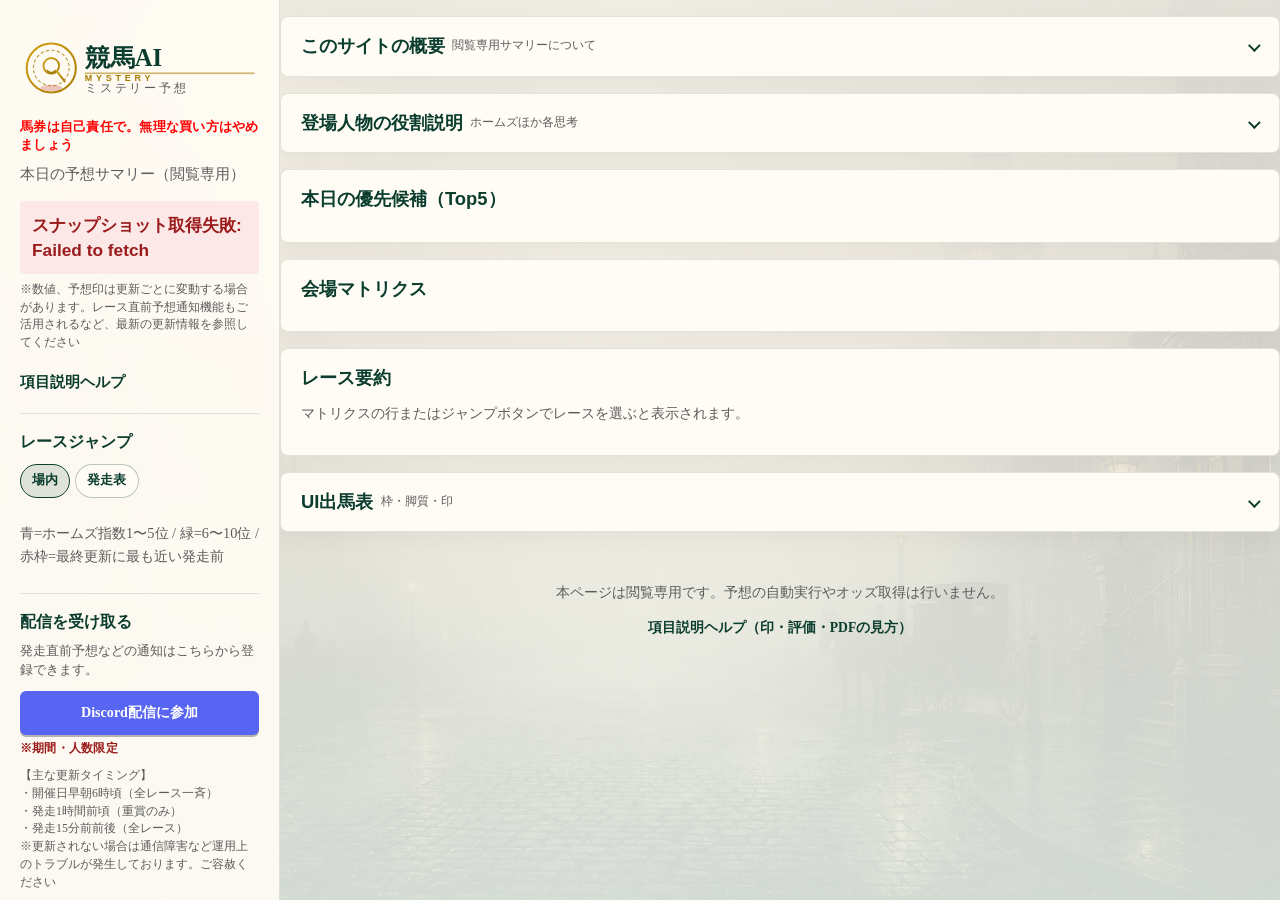
==== index.html @ 62bc2c2e "sync: 本サイトから静的ファイルを同期 (2026-08-17 02:31:13 JST)" ====
<!DOCTYPE html>
<html lang="ja">
<head>
  <meta charset="utf-8" />
  <meta name="viewport" content="width=device-width, initial-scale=1, viewport-fit=cover" />
  <meta name="robots" content="noindex, nofollow, noarchive, nosnippet, noimageindex" />
  <meta name="googlebot" content="noindex, nofollow, noarchive, nosnippet, noimageindex" />
  <title>競馬AI ミステリー予想（閲覧）</title>
  <link rel="icon" href="assets/favicon.svg" type="image/svg+xml" />
  <link rel="preconnect" href="https://fonts.googleapis.com" />
  <link rel="preconnect" href="https://fonts.gstatic.com" crossorigin />
  <link href="https://fonts.googleapis.com/css2?family=M+PLUS+Rounded+1c:wght@700;800&display=swap" rel="stylesheet" />
  <link rel="stylesheet" href="styles.css" />
</head>
<body>
  <div class="layout">
    <aside class="site-sidebar" aria-label="サイト情報">
      <div class="brand-logo" id="brandName">
        <img src="assets/logo_sidebar.svg" alt="競馬AI ミステリー予想" class="brand-logo-img" width="214" height="72" decoding="async" />
      </div>
      <p class="responsible-gaming">馬券は自己責任で。無理な買い方はやめましょう</p>
      <p class="tagline">本日の予想サマリー（閲覧専用）</p>
      <p class="updated" id="updatedAt">更新を読み込み中…</p>
      <p class="update-note">※数値、予想印は更新ごとに変動する場合があります。レース直前予想通知機能もご活用されるなど、最新の更新情報を参照してください</p>
      <p class="nav-links">
        <a href="help.html" target="_blank" rel="noopener noreferrer">項目説明ヘルプ</a>
      </p>
      <section class="sidebar-jumps" id="sidebarJumps" aria-labelledby="sidebarJumpsTitle">
        <h2 class="sidebar-jumps-title" id="sidebarJumpsTitle">レースジャンプ</h2>
        <div class="jump-layout-toggle" role="group" aria-label="ジャンプ配列">
          <button type="button" class="jump-layout-btn active" data-jump-layout="venue" aria-pressed="true">場内</button>
          <button type="button" class="jump-layout-btn" data-jump-layout="timeline" aria-pressed="false">発走表</button>
        </div>
        <div id="venueTabsSidebar" class="tabs sidebar-venue-tabs" role="tablist" aria-label="会場"></div>
        <p class="hint jump-legend sidebar-jump-legend">青=ホームズ指数1〜5位 / 緑=6〜10位 / 赤枠=最終更新に最も近い発走前</p>
        <div id="jumpButtonsSidebar" class="jump-row sidebar-jump-row"></div>
      </section>
      <section class="sidebar-subscribe" aria-labelledby="subscribeTitle">
        <h2 class="sidebar-subscribe-title" id="subscribeTitle">配信を受け取る</h2>
        <p class="sidebar-subscribe-hint">発走直前予想などの通知はこちらから登録できます。</p>
        <div class="cta-row sidebar-cta">
          <div class="sidebar-discord-wrap">
            <a class="btn btn-discord" id="discordCta" href="#" target="_blank" rel="noopener">Discord配信に参加</a>
            <p class="sidebar-limited-note">※期間・人数限定</p>
          </div>
        </div>
        <p class="update-timing" id="updateTiming" aria-label="主な更新タイミング">【主な更新タイミング】
・開催日早朝6時頃（全レース一斉）
・発走1時間前頃（重賞のみ）
・発走15分前前後（全レース）
※更新されない場合は通信障害など運用上のトラブルが発生しております。ご容赦ください</p>
        <details class="sidebar-dev-intent">
          <summary>【開発者の狙い】</summary>
          <div class="sidebar-dev-intent-body">
            <p>このサイトの狙いは、※買うべきレースをうまく選定して、5,6回に1回当たればプラスになるような情報を発信していく※事です。</p>
            <p>今の精度は、せいぜい※どいつかの中穴ぐらいの奴に乗り続ければワンチャンあるかな※ぐらいの精度だと考えており、いつ誰に乗ればいいかまではまだ開発途上といったところです。ただ、少しずつ手ごたえは感じています。</p>
            <p>早く当たったら利確するかその勝ち分をリミットにその日は遊ぶぐらいを推奨します。</p>
            <p>成長コンテンツ（）のミステリー予想をどうぞよろしくお願いします。</p>
          </div>
        </details>
        <details class="sidebar-mark-weekly">
          <summary>【前週の探偵印成績】</summary>
          <div class="sidebar-mark-weekly-body" id="markWeeklyStats">データがありません</div>
        </details>
        <details class="sidebar-dev-notes">
          <summary>【開発ノート】</summary>
          <div class="sidebar-dev-notes-body">
            <p class="sidebar-dev-notes-lead">※制作運用上で感じた個人的感想。参考までに</p>
            <ul class="sidebar-dev-notes-list">
              <li>ワトソンが不人気の馬を本命にしたときは良く感じる</li>
              <li>よくわからなかったらとりあえずアイリーンの◎ー〇▲（☆）を狙ってください。ワイドでいいです。買う基準は1通りが最低15倍くらいです。合成で5～10倍ぐらいが目安です。倍率が物足りなかったら馬連にするか見送ってください。もちろん自己責任で</li>
              <li>最近の川田はすごい来なくなったわけじゃないけど、配当の割には来てない感はやはりあると思います</li>
              <li>ミルコデムーロこねぇ</li>
            </ul>
            <p class="sidebar-dev-notes-def">不人気→2桁人気もしくはそれに近い馬</p>
          </div>
        </details>
      </section>
    </aside>

    <div class="site-main" id="siteMain">
      <div
        id="dayClosedOverlay"
        class="day-closed-overlay"
        hidden
        aria-hidden="true"
        role="status"
      >
        <p class="day-closed-message">
          本日の予想公開は終了しました<br />
          次回開催日もよろしくお願いします
        </p>
      </div>
      <div class="acc-toolbar mobile-only" id="accToolbar" hidden>
        <button type="button" class="acc-tool-btn" id="accOpenAll">すべて開く</button>
        <button type="button" class="acc-tool-btn" id="accCloseSecondary">説明を閉じる</button>
      </div>

      <section class="card site-overview acc acc-pc" data-acc="overview" data-default="closed">
        <button type="button" class="acc-toggle" aria-expanded="false">
          <span class="acc-title">このサイトの概要</span>
          <span class="acc-hint">閲覧専用サマリーについて</span>
          <span class="acc-chevron" aria-hidden="true"></span>
        </button>
        <div class="acc-body">
          <div class="overview-body">
            <p>
              本サイトは「競馬AI ミステリー予想」の<strong>閲覧専用</strong>ページです。
              LINE／Discord でお届けする当日予想のサマリーを、ブラウザ上でまとめて確認できます。
              予想の作成・編集や馬券購入は行いません。
            </p>
            <p>
              画面では、当日の優先候補（Top5）、開催場ごとのマトリクス、レース要約、印付き出馬表などを表示します。
              各探偵（ホームズ／ワトソン／アイリーンほか）の役割や項目の意味は「登場人物の役割説明」と
              <a href="help.html" target="_blank" rel="noopener noreferrer">項目説明ヘルプ</a>を参照してください。
            </p>
            <p>
              数値や予想印は更新のたびに変わることがあります。主な更新は開催日早朝の一斉反映のほか、
              重賞の発走前、全レースの発走直前などです。最新は画面上部の更新時刻と通知をご確認ください。
            </p>
            <p class="overview-note">馬券は自己責任で。無理な買い方はやめましょう。</p>
          </div>
        </div>
      </section>

      <section class="card logic-cast acc acc-pc" data-acc="logic" data-default="closed">
        <button type="button" class="acc-toggle" aria-expanded="false">
          <span class="acc-title">登場人物の役割説明</span>
          <span class="acc-hint">ホームズほか各思考</span>
          <span class="acc-chevron" aria-hidden="true"></span>
        </button>
        <div class="acc-body">
          <div class="logic-blurbs">
            <p class="logic-blurb is-meta" data-cast="holmes">
              <img class="logic-cast-icon" src="assets/cast/holmes.png" alt="" width="48" height="48" decoding="async" />
              <span class="logic-blurb-body"><strong>ホームズ</strong> … 全体メタ。各探偵の印を横断して「このレースは誰の思考を本線にするか」を決め、ホームズ指数で当日の優先度も付ける。</span>
            </p>
            <p class="logic-blurb" data-cast="watson">
              <img class="logic-cast-icon" src="assets/cast/watson.png" alt="" width="48" height="48" decoding="async" />
              <span class="logic-blurb-body"><strong>ワトソン</strong> … 手堅さ・安定志向。勝ちやすさや再現性を重視し、崩れにくい本線を組み立てる。派手な穴狙いより、堅実に残せる印付けが役割。</span>
            </p>
            <p class="logic-blurb" data-cast="irene">
              <img class="logic-cast-icon" src="assets/cast/irene.png" alt="" width="48" height="48" decoding="async" />
              <span class="logic-blurb-body"><strong>アイリーン</strong> … 妙味・回収志向。オッズ妙味を軸に勝負強さを見極め、本勝負／絞り推し／様子見／勝負見送りで買う強さを切り替える。</span>
            </p>
            <p class="logic-blurb" data-cast="moriarty">
              <img class="logic-cast-icon" src="assets/cast/moriarty.png" alt="" width="48" height="48" decoding="async" />
              <span class="logic-blurb-body"><strong>モーリアティ</strong> … 重賞特化。重賞だけで本命線／均衡線／波乱線のシナリオを立て、どの展開想定を本線にするかを決めて推奨買い目へ落とす。</span>
            </p>
            <p class="logic-blurb" data-cast="hunter">
              <img class="logic-cast-icon" src="assets/cast/hunter.png" alt="" width="48" height="48" decoding="async" />
              <span class="logic-blurb-body"><strong>ハンター</strong> … 夏競馬特化。6〜9月の札幌・函館・福島・新潟・小倉（非重賞・新馬以外）向けに、夏のローカル条件へ寄せたモデルで印を付ける。</span>
            </p>
            <p class="logic-blurb" data-cast="hopkins">
              <img class="logic-cast-icon" src="assets/cast/hopkins.png" alt="" width="48" height="48" decoding="async" />
              <span class="logic-blurb-body"><strong>ホプキンス</strong> … 新馬戦特化。実績の薄い新馬戦だけを対象に、新馬向けモデルで評価して印を付ける（未勝利戦は対象外）。</span>
            </p>
            <p class="logic-blurb" data-cast="baker">
              <img class="logic-cast-icon" src="assets/cast/baker.png" alt="" width="48" height="48" decoding="async" />
              <span class="logic-blurb-body"><strong>ベイカー</strong> … 都市部主要場特化。東京・中山・阪神・京都・中京（非重賞・新馬以外）向けに、競馬場ごとの専用モデルで印を付ける第3探偵。モーリアティ／ハンター／ホプキンスが付かないレースの担当。</span>
            </p>
          </div>
          <p class="hint">マトリクスの「ホームズ推」＝ホームズによる推奨ロジック。詳細は <a href="help.html" target="_blank" rel="noopener noreferrer">ヘルプ</a>。</p>
        </div>
      </section>

      <section class="card acc" data-acc="top5" data-default="open">
        <button type="button" class="acc-toggle" aria-expanded="true">
          <span class="acc-title">本日の優先候補（Top5）</span>
          <span class="acc-hint">買う候補の入口</span>
          <span class="acc-chevron" aria-hidden="true"></span>
        </button>
        <div class="acc-body">
          <ol id="top5List" class="top5"></ol>
        </div>
      </section>

      <section class="card acc" data-acc="matrix" data-default="open">
        <button type="button" class="acc-toggle" aria-expanded="true">
          <span class="acc-title">会場マトリクス</span>
          <span class="acc-hint">ホームズ推・各印</span>
          <span class="acc-chevron" aria-hidden="true"></span>
        </button>
        <div class="acc-body">
          <div class="matrix-nav mobile-only" id="matrixNavMobile">
            <div id="venueTabs" class="tabs" role="tablist" aria-label="会場"></div>
            <div class="jump-block" id="jumpBlockMain">
              <div class="jump-layout-toggle" role="group" aria-label="ジャンプ配列">
                <button type="button" class="jump-layout-btn active" data-jump-layout="venue" aria-pressed="true">場内</button>
                <button type="button" class="jump-layout-btn" data-jump-layout="timeline" aria-pressed="false">発走表</button>
              </div>
              <p class="hint jump-legend">ジャンプ色: 青=ホームズ指数1〜5位 / 緑=6〜10位 / 赤枠=最終更新に最も近い発走前</p>
              <div id="jumpButtons" class="jump-row"></div>
            </div>
          </div>
          <div class="acc acc-nested acc-mobile-only" data-acc="matrix-list" data-default="closed">
            <button type="button" class="acc-toggle" aria-expanded="false">
              <span class="acc-title">レース一覧</span>
              <span class="acc-hint">ホームズ推・各印</span>
              <span class="acc-chevron" aria-hidden="true"></span>
            </button>
            <div class="acc-body">
              <div id="matrixWrap"></div>
            </div>
          </div>
        </div>
      </section>

      <section class="card acc" id="raceDetailCard" data-acc="race" data-default="open">
        <button type="button" class="acc-toggle" aria-expanded="true">
          <span class="acc-title">レース要約</span>
          <span class="acc-hint">印・PDF</span>
          <span class="acc-chevron" aria-hidden="true"></span>
        </button>
        <div class="acc-body">
          <div id="raceDetail" class="race-detail">
            <p class="hint">マトリクスの行またはジャンプボタンでレースを選ぶと表示されます。</p>
          </div>
        </div>
      </section>

      <section class="card acc acc-pc" id="shutubaCard" data-acc="shutuba" data-default="closed">
        <button type="button" class="acc-toggle" aria-expanded="false">
          <span class="acc-title">UI出馬表</span>
          <span class="acc-hint">枠・脚質・印</span>
          <span class="acc-chevron" aria-hidden="true"></span>
        </button>
        <div class="acc-body">
          <div class="shutuba-toolbar" role="group" aria-label="出馬表の並び替え">
            <span class="shutuba-sort-label">並び</span>
            <button type="button" class="shutuba-sort-btn active" data-shutuba-sort="default" aria-pressed="true">期待率順</button>
            <button type="button" class="shutuba-sort-btn" data-shutuba-sort="umaban" aria-pressed="false">馬番順</button>
          </div>
          <p class="hint shutuba-sort-hint" id="shutubaSortHint">推定3着内率の高い順（本体UIと同じ）</p>
          <div id="shutubaDetail" class="shutuba-detail">
            <p class="hint">レースを選ぶと出馬表が表示されます。</p>
          </div>
        </div>
      </section>

      <footer class="site-footer">
        <p>本ページは閲覧専用です。予想の自動実行やオッズ取得は行いません。</p>
        <p><a href="help.html" target="_blank" rel="noopener noreferrer">項目説明ヘルプ（印・評価・PDFの見方）</a></p>
      </footer>
    </div>
  </div>

  <script src="config.js"></script>
  <script>
    (function () {
      var hide = (window.PUBLIC_VIEWER_CONFIG || {}).SHOW_CAST_ICONS === false;
      document.documentElement.classList.toggle("hide-cast-icons", hide);
    })();
  </script>
  <script src="app.js"></script>
</body>
</html>
---- styles.css ----
:root {
  --bg: #f3f0e8;
  --ink: #1a1a1a;
  --muted: #5c5c5c;
  --card: #fffcf5;
  --line: #06c755;
  --discord: #5865f2;
  --blue: rgba(66, 133, 244, 0.22);
  --blue-b: rgba(66, 133, 244, 0.55);
  --green: rgba(52, 168, 83, 0.22);
  --green-b: rgba(52, 168, 83, 0.55);
  --accent: #0b3d2e;
  --pad: clamp(0.75rem, 3.5vw, 1.25rem);
  --touch: 44px;
}

* { box-sizing: border-box; }
html {
  -webkit-text-size-adjust: 100%;
  text-size-adjust: 100%;
}
body {
  margin: 0;
  font-family: "Hiragino Mincho ProN", "Yu Mincho", "Noto Serif JP", serif;
  color: var(--ink);
  background:
    radial-gradient(ellipse at top, #fff8e7 0%, transparent 55%),
    linear-gradient(180deg, #ebe4d4 0%, var(--bg) 40%, #e7efe8 100%);
  min-height: 100vh;
  line-height: 1.55;
  overflow-x: hidden;
  padding-left: env(safe-area-inset-left);
  padding-right: env(safe-area-inset-right);
  padding-bottom: env(safe-area-inset-bottom);
}

@media (min-width: 721px) {
  html,
  body {
    height: 100%;
    overflow: hidden;
  }
  body {
    background-color: var(--bg);
    background-image:
      linear-gradient(
        180deg,
        rgba(243, 240, 232, 0.92) 0%,
        rgba(243, 240, 232, 0.86) 42%,
        rgba(231, 239, 232, 0.9) 100%
      ),
      radial-gradient(ellipse at 50% 0%, rgba(255, 248, 231, 0.65) 0%, transparent 58%),
      url("assets/bg-holmes-pattern-b-foggy-london-street.png");
    background-position: center top, center top, center top;
    background-size: auto, auto, cover;
    background-repeat: no-repeat, no-repeat, no-repeat;
    background-attachment: scroll, scroll, fixed;
  }
}

.layout {
  min-height: 100vh;
  position: relative;
  isolation: isolate;
}

.site-sidebar {
  position: relative;
  z-index: 100;
  padding: 1.25rem var(--pad) 1rem;
  text-align: center;
  border-bottom: 1px solid rgba(11, 61, 46, 0.1);
  background: rgba(255, 252, 245, 0.92);
  backdrop-filter: blur(6px);
}
.site-main {
  min-width: 0;
  position: relative;
  z-index: 1;
  isolation: isolate;
  overflow-x: clip;
  contain: paint;
}

/* 開催日終了後: 右ペインのみ白レイヤー（見た目）。クリックは本編だけ無効化しサイドバーは常に有効 */
.day-closed-overlay {
  display: none;
  position: absolute;
  inset: 0;
  z-index: 2;
  align-items: center;
  justify-content: center;
  padding: clamp(1.25rem, 4vw, 2.5rem);
  background: rgba(255, 255, 255, 0.5);
  /* ヒットテストを取らない → サイドバーへクリックが届く */
  pointer-events: none;
  max-width: 100%;
  box-sizing: border-box;
}
body.is-day-closed .day-closed-overlay {
  display: flex;
}
body.is-day-closed .site-main {
  overflow: hidden;
  /* 本編（白レイヤー下のリンク等）は操作不可 */
  pointer-events: none;
}
body.is-day-closed .site-sidebar {
  position: relative;
  z-index: 9999;
  pointer-events: auto;
  /* 白レイヤーが被っても薄く見えないよう不透明に */
  background: #fffcf5;
  backdrop-filter: none;
}
body.is-day-closed .site-sidebar a:not([aria-disabled="true"]),
body.is-day-closed .site-sidebar button:not([aria-disabled="true"]) {
  position: relative;
  z-index: 9999;
  pointer-events: auto !important;
}
.day-closed-message {
  margin: 0;
  max-width: 18em;
  text-align: center;
  color: #d40000;
  font-weight: 800;
  font-size: clamp(1.55rem, 3.6vw, 2.85rem);
  line-height: 1.45;
  letter-spacing: 0.04em;
  font-family:
    "創英角ポップ体",
    "Soei Kakugothic Pop",
    "SoeiKakugothicPop",
    "Souei Kaku Pop",
    "M PLUS Rounded 1c",
    "Hiragino Maru Gothic ProN",
    "Yu Gothic",
    sans-serif;
  text-shadow:
    0 1px 0 rgba(255, 255, 255, 0.85),
    0 0 12px rgba(255, 255, 255, 0.55);
}

.brand-logo {
  margin: 0 auto;
  line-height: 0;
  max-width: 280px;
  padding: 0;
  background: transparent;
  box-sizing: border-box;
}
.brand-logo-img {
  display: block;
  width: 100%;
  height: auto;
  max-width: 240px;
  margin: 0 auto;
  pointer-events: none;
  user-select: none;
}
.responsible-gaming {
  margin: 0.55rem 0 0;
  color: #ff0000;
  font-size: 0.82rem;
  font-weight: 800;
  line-height: 1.4;
  letter-spacing: 0.02em;
}
.brand {
  font-size: clamp(1.35rem, 5.5vw, 2.1rem);
  font-weight: 700;
  letter-spacing: 0.04em;
  color: var(--accent);
  word-break: keep-all;
  overflow-wrap: anywhere;
}
.tagline { margin: 0.35rem 0 0; color: var(--muted); font-size: clamp(0.88rem, 3.2vw, 1rem); }
.updated {
  margin: 0.65rem 0 0;
  font-family: "創英角ポップ体", "SoeiKakugothicPop", "Souei Kaku Pop", "Hiragino Maru Gothic ProN", "Yu Gothic", sans-serif;
  font-size: 1.05rem;
  font-weight: 700;
  color: var(--accent);
  line-height: 1.4;
  white-space: pre-line;
  transition: color 0.3s ease, background-color 0.3s ease;
}
.updated.just-updated {
  color: #084032;
  background: rgba(11, 61, 46, 0.1);
  border-radius: 4px;
  padding: 0.15rem 0.35rem;
}
.update-note {
  margin: 0.4rem 0 0;
  color: var(--muted);
  font-size: 0.78rem;
  line-height: 1.45;
  text-align: left;
}
.update-timing {
  margin: 0.75rem 0 0;
  padding: 0;
  color: var(--muted);
  font-size: 0.76rem;
  line-height: 1.5;
  text-align: left;
  white-space: pre-line;
}
.sidebar-dev-intent,
.sidebar-mark-weekly,
.sidebar-dev-notes {
  margin: 0.65rem 0 0;
  padding: 0;
  border: 0;
  color: var(--muted);
  font-size: 0.76rem;
  line-height: 1.5;
  text-align: left;
}
.sidebar-dev-intent > summary,
.sidebar-mark-weekly > summary,
.sidebar-dev-notes > summary {
  list-style: none;
  cursor: pointer;
  display: flex;
  align-items: center;
  gap: 0.35rem;
  min-height: 0;
  /* update-timing と同じ実寸（太字だと大きく見えるので weight も揃える） */
  font-size: 0.76rem;
  font-weight: 400;
  line-height: 1.5;
  color: var(--accent);
  user-select: none;
}
.sidebar-dev-intent > summary::-webkit-details-marker,
.sidebar-mark-weekly > summary::-webkit-details-marker,
.sidebar-dev-notes > summary::-webkit-details-marker {
  display: none;
}
.sidebar-dev-intent > summary::after,
.sidebar-mark-weekly > summary::after,
.sidebar-dev-notes > summary::after {
  content: "";
  width: 0.4rem;
  height: 0.4rem;
  border-right: 1.5px solid var(--accent);
  border-bottom: 1.5px solid var(--accent);
  transform: rotate(45deg);
  margin-top: -0.1rem;
  transition: transform 0.15s ease;
  flex: 0 0 auto;
}
.sidebar-dev-intent[open] > summary::after,
.sidebar-mark-weekly[open] > summary::after,
.sidebar-dev-notes[open] > summary::after {
  transform: rotate(-135deg);
  margin-top: 0.1rem;
}
.sidebar-dev-intent-body,
.sidebar-mark-weekly-body,
.sidebar-dev-notes-body {
  margin-top: 0.35rem;
  padding-top: 0.35rem;
  border-top: 1px solid rgba(11, 61, 46, 0.08);
  font-size: inherit;
  line-height: inherit;
}
.sidebar-dev-intent-body p {
  margin: 0;
  font-size: inherit;
  line-height: inherit;
}
.sidebar-dev-intent-body p + p {
  margin-top: 0.35rem;
}
.sidebar-mark-weekly-body {
  white-space: pre-line;
}
.sidebar-mark-weekly-logic + .sidebar-mark-weekly-logic {
  margin-top: 0.55rem;
}
.sidebar-dev-notes-lead,
.sidebar-dev-notes-def {
  margin: 0;
  font-size: inherit;
  line-height: inherit;
}
.sidebar-dev-notes-list {
  margin: 0.3rem 0;
  padding: 0 0 0 1.05rem;
  font-size: inherit;
  line-height: inherit;
}
.sidebar-dev-notes-list li + li {
  margin-top: 0.3rem;
}
.sidebar-dev-notes-def {
  margin-top: 0.35rem;
}
.nav-links {
  margin: 0.75rem 0 0;
  font-size: 0.95rem;
}

.sidebar-subscribe {
  margin-top: 1.15rem;
  padding-top: 1rem;
  border-top: 1px solid rgba(11, 61, 46, 0.12);
  text-align: left;
}
.sidebar-subscribe-title {
  margin: 0;
  font-size: 1rem;
  font-weight: 700;
  color: var(--accent);
}
.sidebar-subscribe-hint {
  margin: 0.4rem 0 0.75rem;
  color: var(--muted);
  font-size: 0.82rem;
  line-height: 1.45;
}
.sidebar-cta {
  flex-direction: column;
  gap: 0.5rem;
}
.sidebar-cta .btn {
  width: 100%;
  font-size: 0.88rem;
  padding: 0.6rem 0.85rem;
}
.sidebar-discord-wrap {
  display: flex;
  flex-direction: column;
  gap: 0.25rem;
}
.sidebar-limited-note {
  margin: 0;
  font-size: 0.78rem;
  font-weight: 700;
  color: #9b1c1c;
  letter-spacing: 0.02em;
}

.card {
  margin: 0 var(--pad) 1rem;
  max-width: 1100px;
  padding: 1rem var(--pad) 1.15rem;
  background: var(--card);
  border: 1px solid rgba(11, 61, 46, 0.12);
  box-shadow: 0 8px 24px rgba(26, 26, 26, 0.04);
  border-radius: 8px;
}
@media (min-width: 1140px) {
  .site-main .card { margin-left: auto; margin-right: auto; }
}
.card h2 {
  margin: 0 0 0.75rem;
  font-size: clamp(1.05rem, 3.8vw, 1.15rem);
  color: var(--accent);
}

@media (min-width: 721px) {
  .layout {
    display: grid;
    grid-template-columns: minmax(220px, 280px) minmax(0, 1fr);
    height: 100%;
    max-height: 100%;
    overflow: hidden;
  }
  .site-sidebar {
    height: 100%;
    max-height: 100%;
    overflow-x: hidden;
    overflow-y: auto;
    overscroll-behavior: contain;
    -webkit-overflow-scrolling: touch;
    padding: 1.75rem 1.25rem 2rem;
    text-align: left;
    border-bottom: 0;
    border-right: 1px solid rgba(11, 61, 46, 0.12);
    background: rgba(255, 252, 245, 0.92);
  }
  .site-sidebar .brand-logo {
    margin: 0;
    max-width: none;
  }
  .site-sidebar .brand-logo-img {
    max-width: 100%;
  }
  .site-sidebar .responsible-gaming {
    margin-top: 0.65rem;
    font-size: 0.8rem;
  }
  .site-sidebar .brand {
    font-size: clamp(1.25rem, 1.6vw, 1.7rem);
    line-height: 1.35;
  }
  .site-sidebar .tagline {
    margin-top: 0.55rem;
    font-size: 0.92rem;
  }
  .site-sidebar .updated {
    margin-top: 0.95rem;
    font-size: 1.08rem;
    font-weight: 700;
    line-height: 1.4;
  }
  .site-sidebar .update-note {
    margin-top: 0.45rem;
    font-size: 0.76rem;
  }
  .site-sidebar .update-timing {
    margin-top: 0.55rem;
    font-size: 0.74rem;
  }
  .site-sidebar .sidebar-dev-intent,
  .site-sidebar .sidebar-mark-weekly,
  .site-sidebar .sidebar-dev-notes {
    font-size: 0.74rem;
  }
  .site-sidebar .sidebar-dev-intent > summary,
  .site-sidebar .sidebar-mark-weekly > summary,
  .site-sidebar .sidebar-dev-notes > summary {
    font-size: 0.74rem;
    font-weight: 400;
    line-height: 1.5;
  }
  .site-sidebar .nav-links {
    margin-top: 1.15rem;
  }
  .site-sidebar .sidebar-jumps {
    display: block;
    margin-top: 1.25rem;
  }
  .pc-only {
    display: block !important;
  }
  .site-main {
    height: 100%;
    max-height: 100%;
    overflow-x: hidden;
    overflow-y: auto;
    overscroll-behavior: contain;
    -webkit-overflow-scrolling: touch;
    padding-top: 1rem;
  }
  .acc-toolbar {
    margin-left: var(--pad);
    margin-right: var(--pad);
  }
}

.mobile-only { display: none; }
.pc-only { display: block; }

/* レースジャンプは PC サイドバー専用（モバイルはマトリクス内） */
.sidebar-jumps {
  display: none;
  margin-top: 1.15rem;
  padding-top: 1rem;
  border-top: 1px solid rgba(11, 61, 46, 0.12);
  text-align: left;
}
.sidebar-jumps-title {
  margin: 0 0 0.55rem;
  font-size: 1rem;
  font-weight: 700;
  color: var(--accent);
}
.sidebar-venue-tabs {
  margin-bottom: 0.65rem;
  flex-wrap: wrap;
  overflow-x: visible;
}
.sidebar-venue-tabs .tab {
  min-height: 2.35rem;
  padding: 0.35rem 0.75rem;
  font-size: 0.88rem;
}
.sidebar-jump-legend {
  margin: 0 0 0.55rem;
  font-size: 0.78rem;
}
.sidebar-jump-row {
  margin: 0;
  grid-template-columns: repeat(4, minmax(0, 1fr));
}
.sidebar-jump-row .jump {
  min-height: 2.4rem;
  font-size: 0.88rem;
  padding: 0.35rem 0.15rem;
}
.jump.is-selected {
  outline: 2px solid var(--accent);
  outline-offset: 1px;
  font-weight: 800;
}

.acc-toolbar {
  margin: 0 var(--pad) 0.75rem;
  max-width: 1100px;
  flex-wrap: wrap;
  gap: 0.45rem;
}
.acc-tool-btn {
  min-height: 2.4rem;
  padding: 0.35rem 0.75rem;
  border: 1px solid rgba(11, 61, 46, 0.28);
  border-radius: 999px;
  background: rgba(255, 252, 245, 0.9);
  color: var(--accent);
  font-family: inherit;
  font-size: 0.85rem;
  font-weight: 600;
  cursor: pointer;
}

.acc-toggle {
  display: none;
}
.acc-body {
  display: block;
}

/* 入れ子アコーディオン（PCでは見出しなし・常時表示） */
.acc-nested {
  margin: 0;
  padding: 0;
  border: 0;
  box-shadow: none;
  background: transparent;
}
.acc-nested.acc-mobile-only > .acc-toggle {
  display: none;
}
.acc-nested.acc-mobile-only > .acc-body {
  display: block;
  padding: 0;
  border: 0;
}

.hint { margin: 0 0 0.75rem; color: var(--muted); font-size: 0.9rem; }

.overview-body {
  display: grid;
  gap: 0.75rem;
  margin: 0;
}
.overview-body p {
  margin: 0;
  font-size: clamp(0.88rem, 3.4vw, 0.95rem);
  line-height: 1.6;
  overflow-wrap: anywhere;
}
.overview-body a {
  color: var(--accent);
  font-weight: 600;
}
.overview-note {
  color: #9b1c1c;
  font-weight: 700;
}

.logic-blurbs {
  display: grid;
  gap: 0.55rem;
  margin: 0 0 0.75rem;
}
.logic-blurb {
  margin: 0;
  padding: 0.65rem 0.8rem;
  border-left: 3px solid rgba(11, 61, 46, 0.28);
  background: #fff;
  font-size: clamp(0.88rem, 3.4vw, 0.95rem);
  line-height: 1.55;
  overflow-wrap: anywhere;
  /* 既定: ピクトグラム付き（見本どおり） */
  display: flex;
  align-items: flex-start;
  gap: 0.65rem;
}
.logic-blurb.is-meta {
  border-left-color: var(--accent);
  background: rgba(11, 61, 46, 0.12);
}
.logic-cast-icon {
  display: block;
  flex: 0 0 auto;
  /* 従来 2.5rem から縦横比維持で 20% 拡大 */
  width: 3rem;
  height: 3rem;
  margin-top: 0.1rem;
  border-radius: 50%;
  object-fit: cover;
  background: #fffef8;
  box-shadow: 0 0 0 1px rgba(11, 61, 46, 0.18);
}
.logic-blurb-body {
  display: block;
  flex: 1 1 auto;
  min-width: 0;
}
/* 旧表示へ戻す: config SHOW_CAST_ICONS=false → html.hide-cast-icons */
html.hide-cast-icons .logic-blurb {
  display: block;
  gap: 0;
}
html.hide-cast-icons .logic-cast-icon {
  display: none;
}
html.hide-cast-icons .logic-blurb-body {
  display: contents;
}
.logic-cast .hint a {
  color: var(--accent);
  font-weight: 600;
}

.cta-row {
  display: flex;
  flex-wrap: wrap;
  gap: 0.65rem;
}
.btn {
  display: inline-flex;
  align-items: center;
  justify-content: center;
  min-height: var(--touch);
  padding: 0.7rem 1.1rem;
  border-radius: 6px;
  text-decoration: none;
  font-weight: 700;
  font-family: inherit;
  font-size: 0.95rem;
  color: #fff;
  text-align: center;
}
.btn-line { background: var(--line); }
.btn-discord {
  background: var(--discord);
  color: #fff;
  opacity: 1;
  box-shadow: 0 2px 0 rgba(47, 49, 54, 0.35);
  transition:
    background-color 0.15s ease,
    box-shadow 0.15s ease,
    transform 0.12s ease,
    filter 0.15s ease;
}
.btn-discord:not([aria-disabled="true"]):hover {
  background: #4752c4;
  filter: brightness(1.06);
  box-shadow:
    0 3px 0 rgba(47, 49, 54, 0.4),
    0 6px 16px rgba(88, 101, 242, 0.35);
  transform: translateY(-1px);
}
.btn-discord:not([aria-disabled="true"]):active {
  background: #3c45a5;
  filter: brightness(0.96);
  box-shadow: 0 1px 0 rgba(47, 49, 54, 0.45);
  transform: translateY(1px);
}
.btn-discord:not([aria-disabled="true"]):focus-visible {
  outline: 2px solid #5865f2;
  outline-offset: 3px;
}
body.is-day-closed .btn-discord:not([aria-disabled="true"]) {
  opacity: 1;
  background: #5865f2;
  box-shadow:
    0 0 0 2px rgba(88, 101, 242, 0.35),
    0 4px 14px rgba(88, 101, 242, 0.4);
}
body.is-day-closed .btn-discord:not([aria-disabled="true"]):hover {
  background: #4752c4;
  box-shadow:
    0 0 0 2px rgba(88, 101, 242, 0.45),
    0 6px 18px rgba(88, 101, 242, 0.5);
}
body.is-day-closed .btn-discord:not([aria-disabled="true"]):active {
  background: #3c45a5;
  box-shadow:
    0 0 0 2px rgba(88, 101, 242, 0.3),
    0 2px 8px rgba(88, 101, 242, 0.35);
}
.btn[aria-disabled="true"] {
  opacity: 0.45;
  pointer-events: none;
  box-shadow: none;
}

.top5 { margin: 0; padding-left: 1.2rem; }
.top5 li { margin: 0.25rem 0; }
.top5 a {
  display: inline-block;
  padding: 0.35rem 0;
  color: var(--accent);
  font-weight: 600;
  overflow-wrap: anywhere;
}

.tabs {
  display: flex;
  flex-wrap: nowrap;
  gap: 0.4rem;
  margin-bottom: 0.85rem;
  overflow-x: auto;
  -webkit-overflow-scrolling: touch;
  scrollbar-width: thin;
  padding-bottom: 0.15rem;
}
.tab {
  flex: 0 0 auto;
  border: 1px solid rgba(11, 61, 46, 0.25);
  background: transparent;
  min-height: var(--touch);
  padding: 0.45rem 1rem;
  border-radius: 999px;
  cursor: pointer;
  font-family: inherit;
  font-size: 0.95rem;
}
.tab.active {
  background: var(--accent);
  color: #fff;
  border-color: var(--accent);
}

/* 未発走のうち発走が最も近いレース（開催場タブ＋Rジャンプ） */
.tab.is-nearest-prepost,
.jump.is-nearest-prepost {
  border: 4px solid #d32f2f !important;
  box-shadow:
    0 0 0 2px rgba(211, 47, 47, 0.35),
    0 0 0 1px rgba(211, 47, 47, 0.85);
  font-weight: 800;
}
.tab.is-nearest-prepost.active {
  box-shadow:
    0 0 0 2px rgba(211, 47, 47, 0.4),
    inset 0 0 0 1px rgba(255, 255, 255, 0.35);
}
.jump.is-nearest-prepost.is-selected {
  outline: 2px solid #d32f2f;
  outline-offset: 2px;
  border-color: #d32f2f !important;
}

.table-wrap {
  overflow-x: auto;
  -webkit-overflow-scrolling: touch;
  margin: 0 calc(var(--pad) * -0.35);
  padding: 0 calc(var(--pad) * 0.35);
}
table.matrix {
  width: 100%;
  min-width: 720px;
  border-collapse: collapse;
  font-size: 0.85rem;
  font-family: "Segoe UI", "Hiragino Sans", sans-serif;
}
table.matrix th,
table.matrix td {
  border-bottom: 1px solid rgba(0,0,0,0.08);
  padding: 0.5rem 0.45rem;
  text-align: left;
  white-space: nowrap;
}
table.matrix tr { cursor: pointer; }
table.matrix tr:hover td { background: rgba(11, 61, 46, 0.05); }
table.matrix tr.selected td { background: rgba(11, 61, 46, 0.09); }

.matrix-desktop { display: block; }
.matrix-mobile { display: none; }

.matrix-card {
  width: 100%;
  text-align: left;
  border: 1px solid rgba(11, 61, 46, 0.14);
  background: #fff;
  border-radius: 8px;
  padding: 0.75rem 0.85rem;
  margin: 0 0 0.55rem;
  cursor: pointer;
  font-family: inherit;
  color: inherit;
}
.matrix-card.selected {
  border-color: var(--accent);
  background: rgba(11, 61, 46, 0.07);
  box-shadow: inset 0 0 0 1px rgba(11, 61, 46, 0.2);
}
.matrix-card-title {
  margin: 0 0 0.45rem;
  font-weight: 700;
  color: var(--accent);
  font-size: 0.98rem;
  overflow-wrap: anywhere;
}
.matrix-card-grid {
  display: grid;
  grid-template-columns: 1fr 1fr;
  gap: 0.3rem 0.75rem;
  font-size: 0.86rem;
  font-family: "Segoe UI", "Hiragino Sans", sans-serif;
}
.matrix-card-grid span {
  color: var(--muted);
  display: block;
  font-size: 0.75rem;
}
.matrix-card-grid strong {
  font-weight: 600;
  color: var(--ink);
  overflow-wrap: anywhere;
}
.matrix-card-full {
  grid-column: 1 / -1;
}

.jump-legend {
  margin: 0 0 0.45rem;
}
.jump-layout-toggle {
  display: inline-flex;
  flex-wrap: wrap;
  gap: 0.3rem;
  margin: 0 0 0.55rem;
}
.jump-layout-btn {
  min-height: 2.1rem;
  padding: 0.25rem 0.7rem;
  border: 1px solid rgba(11, 61, 46, 0.28);
  border-radius: 999px;
  background: rgba(255, 252, 245, 0.95);
  color: var(--accent);
  font-family: inherit;
  font-size: 0.8rem;
  font-weight: 600;
  cursor: pointer;
}
.jump-layout-btn.active,
.jump-layout-btn[aria-pressed="true"] {
  background: rgba(11, 61, 46, 0.12);
  border-color: var(--accent);
  font-weight: 800;
}
.jump-row {
  display: grid;
  grid-template-columns: repeat(auto-fill, minmax(3.4rem, 1fr));
  gap: 0.4rem;
  margin: 0 0 0.85rem;
}
.jump {
  border: 1px solid rgba(0,0,0,0.15);
  background: #f7f4ee;
  min-height: var(--touch);
  padding: 0.45rem 0.2rem;
  border-radius: 6px;
  cursor: pointer;
  font-family: inherit;
  font-weight: 600;
  font-size: 0.95rem;
}
.jump.rank-hi {
  background: var(--blue);
  border-color: var(--blue-b);
}
.jump.rank-mid {
  background: var(--green);
  border-color: var(--green-b);
}

/* 発走表モード: 会場列 × 発走時刻行（バレー得点推移表イメージ） */
.jump-timeline {
  margin: 0 0 0.85rem;
}
.jump-timeline-scroll {
  max-height: min(22rem, 52vh);
  overflow: auto;
  overscroll-behavior: contain;
  -webkit-overflow-scrolling: touch;
  border: 1px solid rgba(11, 61, 46, 0.14);
  border-radius: 8px;
  background: rgba(255, 252, 245, 0.92);
  scrollbar-gutter: stable;
}
.jump-scoreboard {
  width: max-content;
  min-width: 100%;
  border-collapse: collapse;
  font-size: 0.82rem;
  background: rgba(255, 252, 245, 0.9);
}
.jump-scoreboard th,
.jump-scoreboard td {
  border: 1px solid rgba(11, 61, 46, 0.16);
  padding: 0.28rem 0.3rem;
  vertical-align: middle;
  text-align: center;
}
.jump-scoreboard thead th {
  position: sticky;
  top: 0;
  z-index: 2;
  background: #f3efe4;
  color: var(--accent);
  font-weight: 800;
  white-space: nowrap;
}
.jump-scoreboard-corner {
  position: sticky;
  top: 0;
  left: 0;
  z-index: 3;
  background: #ebe6d8;
  min-width: 3.2rem;
}
.jump-scoreboard-time {
  position: sticky;
  left: 0;
  z-index: 1;
  background: #f7f3e9;
  color: var(--muted);
  font-variant-numeric: tabular-nums;
  font-weight: 700;
  white-space: nowrap;
  min-width: 3.2rem;
}
.jump-scoreboard-place.is-active-place {
  box-shadow: inset 0 -2px 0 var(--accent);
}
.jump-scoreboard-cell {
  min-width: 3.6rem;
  background: #fffcf5;
}
.jump-scoreboard-cell.is-empty {
  background: rgba(243, 240, 232, 0.55);
}
.jump-scoreboard-cell-inner {
  display: flex;
  flex-wrap: wrap;
  justify-content: center;
  align-items: center;
  gap: 0.25rem;
}
.jump-scoreboard-cell .jump {
  min-width: 2.6rem;
  min-height: 2.2rem;
  padding: 0.25rem 0.3rem;
  font-size: 0.82rem;
}
.jump-scoreboard-dot {
  display: inline-block;
  width: 0.35rem;
  height: 0.35rem;
  border-radius: 50%;
  background: rgba(11, 61, 46, 0.18);
}
.jump-scoreboard tr.is-nearest-row .jump-scoreboard-time {
  color: #c62828;
  font-weight: 800;
}
.sidebar-jump-timeline {
  margin: 0;
}
.sidebar-jump-timeline .jump-timeline-scroll {
  max-height: min(18rem, 42vh);
}
.sidebar-jump-timeline .jump-scoreboard {
  font-size: 0.78rem;
}
.sidebar-jump-timeline .jump-scoreboard-cell .jump {
  min-height: 2.1rem;
  font-size: 0.78rem;
}

.race-detail h3 {
  margin: 0 0 0.5rem;
  font-size: clamp(1rem, 4vw, 1.2rem);
  overflow-wrap: anywhere;
}
.race-detail .meta {
  margin: 0.3rem 0;
  font-size: 0.92rem;
  overflow-wrap: anywhere;
}
.race-detail .race-predicted-at strong {
  font-variant-numeric: tabular-nums;
  letter-spacing: 0.01em;
}
.race-detail .race-course {
  font-weight: 700;
  font-variant-numeric: tabular-nums;
}
.race-detail .race-pace strong {
  font-weight: 700;
}
.holmes-recommend {
  display: inline-flex;
  align-items: center;
  gap: 0.4rem;
  vertical-align: middle;
}
.holmes-recommend-icon {
  /* 従来 1.75rem から縦横比維持で 20% 拡大 */
  width: 2.1rem;
  height: 2.1rem;
  margin-top: 0;
}
html.hide-cast-icons .holmes-recommend-icon {
  display: none;
}
.race-detail .marks {
  display: grid;
  grid-template-columns: repeat(auto-fit, minmax(140px, 1fr));
  gap: 0.5rem;
  margin-top: 0.75rem;
}
.mark-box {
  border: 1px solid rgba(0,0,0,0.08);
  padding: 0.55rem 0.65rem;
  border-radius: 4px;
  background: #fff;
  font-family: "Segoe UI", "Hiragino Sans", sans-serif;
  font-size: 0.9rem;
  overflow-wrap: anywhere;
}
.mark-box strong { display: block; margin-bottom: 0.2rem; color: var(--accent); }
.pdf-links {
  margin-top: 0.85rem;
  display: flex;
  flex-wrap: wrap;
  gap: 0.55rem;
}
.pdf-links a {
  display: inline-flex;
  align-items: center;
  min-height: var(--touch);
  padding: 0.35rem 0.75rem;
  border-radius: 6px;
  background: rgba(11, 61, 46, 0.08);
  color: var(--accent);
  font-weight: 600;
  text-decoration: none;
}

.shutuba-detail .hint {
  margin: 0;
}
#shutubaCard .acc-body > .shutuba-toolbar {
  margin-top: 0.15rem;
}
.shutuba-toolbar {
  display: flex;
  flex-wrap: wrap;
  align-items: center;
  gap: 0.4rem;
  margin: 0 0 0.35rem;
}
.shutuba-sort-label {
  font-size: 0.8rem;
  color: var(--muted);
  margin-right: 0.15rem;
}
.shutuba-sort-btn {
  appearance: none;
  border: 1px solid rgba(11, 61, 46, 0.28);
  background: #fff;
  color: var(--accent);
  border-radius: 6px;
  padding: 0.28rem 0.7rem;
  font-size: 0.8rem;
  font-weight: 600;
  cursor: pointer;
  line-height: 1.2;
}
.shutuba-sort-btn:hover {
  border-color: rgba(11, 61, 46, 0.5);
  background: rgba(11, 61, 46, 0.04);
}
.shutuba-sort-btn.active {
  background: rgba(11, 61, 46, 0.12);
  border-color: rgba(11, 61, 46, 0.55);
  color: var(--accent);
}
.shutuba-sort-hint {
  margin: 0 0 0.55rem !important;
  font-size: 0.75rem;
}
table.shutuba {
  width: max-content;
  min-width: 100%;
  border-collapse: collapse;
  font-size: 0.78rem;
  font-family: "Segoe UI", "Hiragino Sans", "Yu Gothic", sans-serif;
}
table.shutuba th,
table.shutuba td {
  border: 1px solid rgba(0, 0, 0, 0.1);
  padding: 0.28rem 0.4rem;
  white-space: nowrap;
  text-align: center;
  vertical-align: middle;
}
table.shutuba th {
  background: rgba(11, 61, 46, 0.08);
  color: var(--accent);
  font-weight: 700;
  position: sticky;
  top: 0;
  z-index: 1;
}
table.shutuba td:nth-child(3),
table.shutuba th:nth-child(3) {
  text-align: left;
  white-space: normal;
  min-width: 6.5rem;
  max-width: 11rem;
}
table.shutuba .frame-cell {
  font-weight: 700;
  border-color: rgba(0, 0, 0, 0.25);
}
table.shutuba .cancel-text {
  color: #c62828;
  font-weight: 700;
}
table.shutuba .mark-honmei {
  font-weight: 700;
}
table.shutuba .mark-w { color: #d32f2f; }
table.shutuba .mark-i { color: #1565c0; }
table.shutuba .mark-h { color: #16a085; }
table.shutuba .mark-m { color: #7b1fa2; }
table.shutuba .mark-b { color: #b8860b; }

.site-footer {
  text-align: center;
  padding: 1.25rem var(--pad) calc(2rem + env(safe-area-inset-bottom));
  color: var(--muted);
  font-size: 0.85rem;
}
.site-footer a,
.nav-links a {
  color: var(--accent);
  font-weight: 600;
  text-decoration: none;
}
.site-footer a:hover,
.nav-links a:hover {
  text-decoration: underline;
}

.help-dl { margin: 0; }
.help-dl dt {
  margin-top: 0.85rem;
  font-weight: 700;
  color: var(--accent);
}
.help-dl dt:first-child { margin-top: 0; }
.help-dl dd {
  margin: 0.25rem 0 0;
  color: var(--ink);
  overflow-wrap: anywhere;
}
.help-list {
  margin: 0;
  padding-left: 1.2rem;
}
.help-list li { margin: 0.4rem 0; }

/* ヘルプページ: PCでも中央寄せ */
.help-page {
  max-width: 1100px;
  margin-left: auto;
  margin-right: auto;
  padding-bottom: 1rem;
}
.help-page .site-header {
  padding: 1.5rem var(--pad) 0.75rem;
  text-align: center;
}
.help-page .card {
  margin-left: auto;
  margin-right: auto;
}
.help-page .site-footer {
  max-width: 1100px;
  margin-left: auto;
  margin-right: auto;
}

.error {
  color: #9b1c1c;
  padding: 0.75rem;
  background: #fde8e8;
  border-radius: 4px;
  display: inline-block;
}

@media (max-width: 720px) {
  .pc-only {
    display: none !important;
  }
  .sidebar-jumps {
    display: none !important;
  }
  .matrix-nav.mobile-only {
    display: block;
  }
  .acc-toolbar.mobile-only {
    display: flex;
  }
  .acc-toolbar[hidden] { display: none !important; }

  .acc {
    padding-top: 0.25rem;
    padding-bottom: 0.35rem;
  }
  .acc-toggle {
    display: flex;
    align-items: center;
    gap: 0.45rem;
    width: calc(100% + 2 * var(--pad));
    margin: 0 calc(var(--pad) * -1);
    padding: 0.75rem var(--pad);
    border: 0;
    background: transparent;
    text-align: left;
    cursor: pointer;
    font-family: inherit;
    color: inherit;
    min-height: var(--touch);
  }
  .acc-title {
    font-size: 1.05rem;
    font-weight: 700;
    color: var(--accent);
  }
  .acc-hint {
    flex: 1;
    color: var(--muted);
    font-size: 0.78rem;
    white-space: nowrap;
    overflow: hidden;
    text-overflow: ellipsis;
  }
  .acc-chevron {
    width: 0.55rem;
    height: 0.55rem;
    border-right: 2px solid var(--accent);
    border-bottom: 2px solid var(--accent);
    transform: rotate(45deg);
    transition: transform 0.15s ease;
    flex: 0 0 auto;
  }
  .acc.is-open .acc-chevron {
    transform: rotate(-135deg);
    margin-top: 0.25rem;
  }
  .acc.is-closed .acc-body {
    display: none;
  }
  .acc.is-open .acc-body {
    display: block;
    padding: 0 0 0.65rem;
    border-top: 1px solid rgba(11, 61, 46, 0.08);
  }

  .acc-nested.acc-mobile-only {
    margin-top: 0.35rem;
  }
  .acc-nested.acc-mobile-only > .acc-toggle {
    display: flex;
    width: 100%;
    margin: 0;
    padding: 0.65rem 0;
    min-height: var(--touch);
  }
  .acc-nested.acc-mobile-only.is-closed > .acc-body {
    display: none;
  }
  .acc-nested.acc-mobile-only.is-open > .acc-body {
    display: block;
    padding: 0.35rem 0 0.25rem;
    border-top: 1px solid rgba(11, 61, 46, 0.08);
  }

  .cta-row { flex-direction: column; }
  .btn { width: 100%; }

  .matrix-desktop { display: none; }
  .matrix-mobile { display: block; }

  .race-detail .marks {
    grid-template-columns: 1fr;
  }

  .jump-row {
    grid-template-columns: repeat(4, 1fr);
  }

  .tabs {
    margin-left: calc(var(--pad) * -0.5);
    margin-right: calc(var(--pad) * -0.5);
    padding-left: calc(var(--pad) * 0.5);
    padding-right: calc(var(--pad) * 0.5);
  }
}

@media (min-width: 721px) {
  .acc-toggle {
    display: block;
    width: 100%;
    margin: 0 0 0.75rem;
    padding: 0;
    border: 0;
    background: transparent;
    text-align: left;
    cursor: default;
    pointer-events: none;
  }
  .acc-title {
    font-size: clamp(1.05rem, 3.8vw, 1.15rem);
    font-weight: 700;
    color: var(--accent);
  }
  .acc-hint,
  .acc-chevron {
    display: none;
  }

  /* PCでも折りたたみ対象（登場人物の役割説明など） */
  .acc.acc-pc {
    padding-top: 0.25rem;
    padding-bottom: 0.35rem;
  }
  .acc.acc-pc .acc-toggle {
    display: flex;
    align-items: center;
    gap: 0.45rem;
    width: calc(100% + 2 * var(--pad));
    margin: 0 calc(var(--pad) * -1);
    padding: 0.75rem var(--pad);
    cursor: pointer;
    pointer-events: auto;
    min-height: var(--touch);
  }
  .acc.acc-pc .acc-hint {
    display: block;
    flex: 1;
    color: var(--muted);
    font-size: 0.78rem;
    white-space: nowrap;
    overflow: hidden;
    text-overflow: ellipsis;
  }
  .acc.acc-pc .acc-chevron {
    display: block;
    width: 0.55rem;
    height: 0.55rem;
    border-right: 2px solid var(--accent);
    border-bottom: 2px solid var(--accent);
    transform: rotate(45deg);
    transition: transform 0.15s ease;
    flex: 0 0 auto;
  }
  .acc.acc-pc.is-open .acc-chevron {
    transform: rotate(-135deg);
    margin-top: 0.25rem;
  }
  .acc.acc-pc.is-closed .acc-body {
    display: none;
  }
  .acc.acc-pc.is-open .acc-body {
    display: block;
    padding: 0 0 0.65rem;
    border-top: 1px solid rgba(11, 61, 46, 0.08);
  }
}

@media (max-width: 380px) {
  .matrix-card-grid {
    grid-template-columns: 1fr;
  }
  .jump-row {
    grid-template-columns: repeat(3, 1fr);
  }
  .acc-hint {
    display: none;
  }
}
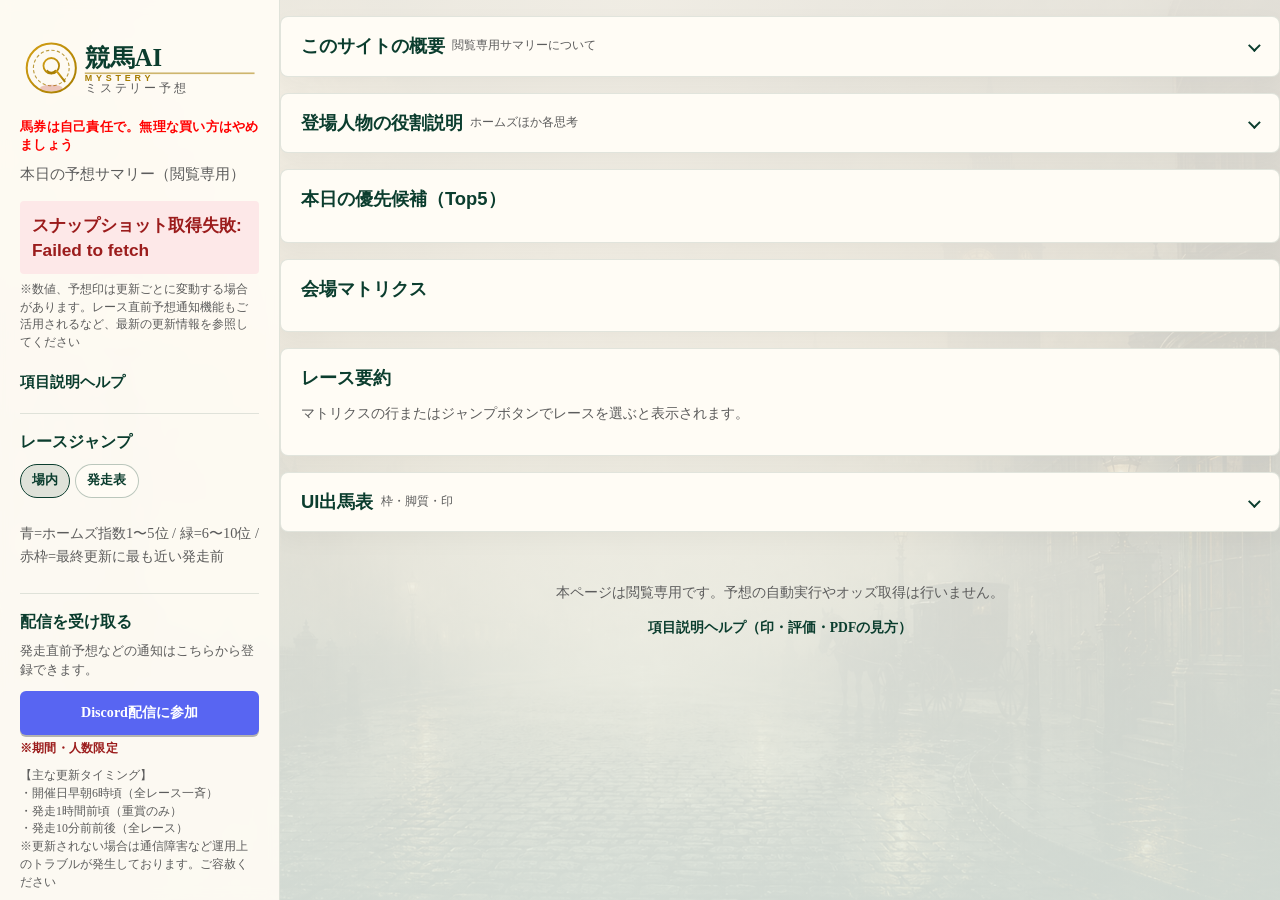
==== commit dcc34dbb: "閲覧サイトの更新タイミング表記を「発走10分前前後」に統一 サーバー側の公開スクリプト（standalone_publish_from_cache / clear_latest_public_snap" ====
--- a/index.html
+++ b/index.html
@@ -47,7 +47,7 @@
         <p class="update-timing" id="updateTiming" aria-label="主な更新タイミング">【主な更新タイミング】
 ・開催日早朝6時頃（全レース一斉）
 ・発走1時間前頃（重賞のみ）
-・発走15分前前後（全レース）
+・発走10分前前後（全レース）
 ※更新されない場合は通信障害など運用上のトラブルが発生しております。ご容赦ください</p>
         <details class="sidebar-dev-intent">
           <summary>【開発者の狙い】</summary>
@@ -79,6 +79,7 @@
     </aside>
 
     <div class="site-main" id="siteMain">
+      <div id="demoBanner" class="demo-banner" hidden></div>
       <div
         id="dayClosedOverlay"
         class="day-closed-overlay"
--- a/styles.css
+++ b/styles.css
@@ -1397,3 +1397,20 @@
   }
 }
 
+
+.demo-banner {
+  margin: 0 0 var(--pad);
+  padding: 0.55rem 0.85rem;
+  border-radius: 10px;
+  background: #fff6d8;
+  border: 1.5px solid #caa53d;
+  color: #5c4600;
+  font-size: 0.88rem;
+  line-height: 1.5;
+  word-break: break-word;
+}
+.demo-banner a {
+  color: var(--accent);
+  font-weight: 700;
+  text-decoration: underline;
+}
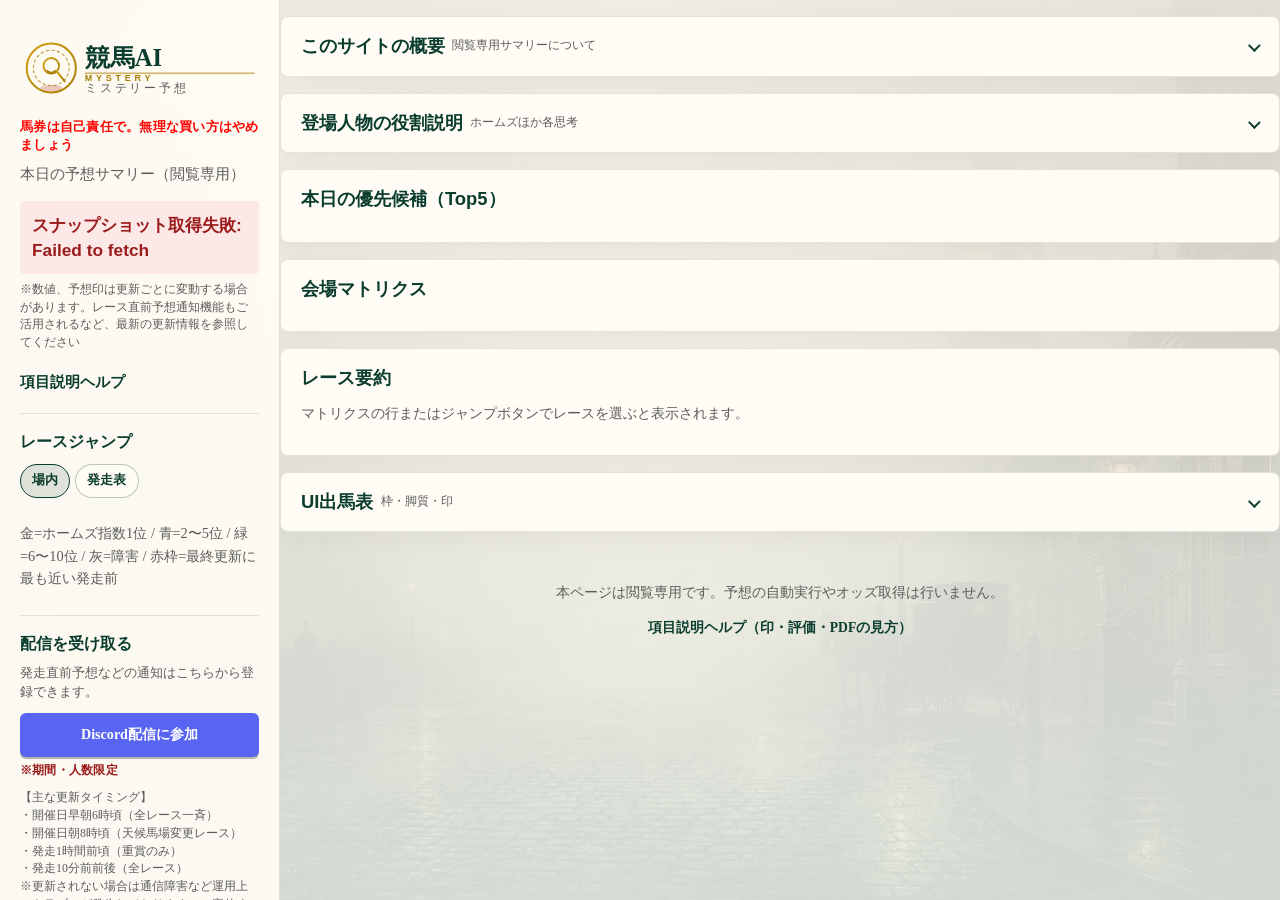
==== commit 0058785f: "sync: 本サイトから静的ファイルを同期 (2026-09-24 07:23:34 JST)" ====
--- a/index.html
+++ b/index.html
@@ -22,6 +22,10 @@
       <p class="tagline">本日の予想サマリー（閲覧専用）</p>
       <p class="updated" id="updatedAt">更新を読み込み中…</p>
       <p class="update-note">※数値、予想印は更新ごとに変動する場合があります。レース直前予想通知機能もご活用されるなど、最新の更新情報を参照してください</p>
+      <section class="track-cond" id="trackCond" aria-labelledby="trackCondTitle" hidden>
+        <h2 class="track-cond-title" id="trackCondTitle">【最新の天候・馬場状況】</h2>
+        <ul class="track-cond-list" id="trackCondList"></ul>
+      </section>
       <p class="nav-links">
         <a href="help.html" target="_blank" rel="noopener noreferrer">項目説明ヘルプ</a>
       </p>
@@ -32,7 +36,7 @@
           <button type="button" class="jump-layout-btn" data-jump-layout="timeline" aria-pressed="false">発走表</button>
         </div>
         <div id="venueTabsSidebar" class="tabs sidebar-venue-tabs" role="tablist" aria-label="会場"></div>
-        <p class="hint jump-legend sidebar-jump-legend">青=ホームズ指数1〜5位 / 緑=6〜10位 / 赤枠=最終更新に最も近い発走前</p>
+        <p class="hint jump-legend sidebar-jump-legend">金=ホームズ指数1位 / 青=2〜5位 / 緑=6〜10位 / 灰=障害 / 赤枠=最終更新に最も近い発走前</p>
         <div id="jumpButtonsSidebar" class="jump-row sidebar-jump-row"></div>
       </section>
       <section class="sidebar-subscribe" aria-labelledby="subscribeTitle">
@@ -46,6 +50,7 @@
         </div>
         <p class="update-timing" id="updateTiming" aria-label="主な更新タイミング">【主な更新タイミング】
 ・開催日早朝6時頃（全レース一斉）
+・開催日朝8時頃（天候馬場変更レース）
 ・発走1時間前頃（重賞のみ）
 ・発走10分前前後（全レース）
 ※更新されない場合は通信障害など運用上のトラブルが発生しております。ご容赦ください</p>
@@ -62,6 +67,12 @@
           <summary>【前週の探偵印成績】</summary>
           <div class="sidebar-mark-weekly-body" id="markWeeklyStats">データがありません</div>
         </details>
+        <details class="sidebar-prev-pdf" id="prevPdfBlock" hidden>
+          <summary>【前日予想データPDF】</summary>
+          <div class="sidebar-prev-pdf-body" id="prevPdfBody">
+            <p class="sidebar-prev-pdf-hint">読み込み中…</p>
+          </div>
+        </details>
         <details class="sidebar-dev-notes">
           <summary>【開発ノート】</summary>
           <div class="sidebar-dev-notes-body">
@@ -70,7 +81,8 @@
               <li>ワトソンが不人気の馬を本命にしたときは良く感じる</li>
               <li>よくわからなかったらとりあえずアイリーンの◎ー〇▲（☆）を狙ってください。ワイドでいいです。買う基準は1通りが最低15倍くらいです。合成で5～10倍ぐらいが目安です。倍率が物足りなかったら馬連にするか見送ってください。もちろん自己責任で</li>
               <li>最近の川田はすごい来なくなったわけじゃないけど、配当の割には来てない感はやはりあると思います</li>
-              <li>ミルコデムーロこねぇ</li>
+              <li>現状のホームズ指数や期待値偏差でレースの取捨を計るのはどうやら難しい模様。修正や新しい方法を模索しつつ、とりあえずここら辺はいったん無視して印のみを判断材料に買うレースは自身で判断する形を推奨します。</li>
+              <li>土曜より日曜の方が自信ありニキ</li>
             </ul>
             <p class="sidebar-dev-notes-def">不人気→2桁人気もしくはそれに近い馬</p>
           </div>
@@ -88,9 +100,10 @@
         role="status"
       >
         <p class="day-closed-message">
-          本日の予想公開は終了しました<br />
-          次回開催日もよろしくお願いします
+          <span class="dcm-chunk">本日の予想公開は</span><span class="dcm-chunk">終了しました</span><br />
+          <span class="dcm-chunk">次回開催日も</span><span class="dcm-chunk">よろしくお願いします</span>
         </p>
+        <p class="day-closed-hours">当日予想公開時間：<br class="day-closed-hours-br" />中央競馬開催日の6:00頃～23:55</p>
       </div>
       <div class="acc-toolbar mobile-only" id="accToolbar" hidden>
         <button type="button" class="acc-tool-btn" id="accOpenAll">すべて開く</button>
@@ -107,7 +120,7 @@
           <div class="overview-body">
             <p>
               本サイトは「競馬AI ミステリー予想」の<strong>閲覧専用</strong>ページです。
-              LINE／Discord でお届けする当日予想のサマリーを、ブラウザ上でまとめて確認できます。
+              Discord等でお届けする当日予想のサマリーを、ブラウザ上でまとめて確認できます。
               予想の作成・編集や馬券購入は行いません。
             </p>
             <p>
@@ -190,7 +203,7 @@
                 <button type="button" class="jump-layout-btn active" data-jump-layout="venue" aria-pressed="true">場内</button>
                 <button type="button" class="jump-layout-btn" data-jump-layout="timeline" aria-pressed="false">発走表</button>
               </div>
-              <p class="hint jump-legend">ジャンプ色: 青=ホームズ指数1〜5位 / 緑=6〜10位 / 赤枠=最終更新に最も近い発走前</p>
+              <p class="hint jump-legend">ジャンプ色: 金=ホームズ指数1位 / 青=2〜5位 / 緑=6〜10位 / 灰=障害 / 赤枠=最終更新に最も近い発走前</p>
               <div id="jumpButtons" class="jump-row"></div>
             </div>
           </div>
--- a/styles.css
+++ b/styles.css
@@ -9,6 +9,10 @@
   --blue-b: rgba(66, 133, 244, 0.55);
   --green: rgba(52, 168, 83, 0.22);
   --green-b: rgba(52, 168, 83, 0.55);
+  --gold: rgba(240, 163, 10, 0.34);
+  --gold-b: rgba(176, 118, 0, 0.75);
+  --obstacle: #c9c9c9;
+  --obstacle-b: rgba(0, 0, 0, 0.32);
   --accent: #0b3d2e;
   --pad: clamp(0.75rem, 3.5vw, 1.25rem);
   --touch: 44px;
@@ -88,6 +92,7 @@
   position: absolute;
   inset: 0;
   z-index: 2;
+  flex-direction: column;
   align-items: center;
   justify-content: center;
   padding: clamp(1.25rem, 4vw, 2.5rem);
@@ -113,10 +118,13 @@
   background: #fffcf5;
   backdrop-filter: none;
 }
+/* クリックを通すための pointer-events だけ。position/z-index は付けないこと。
+   サイドバー自体が上の規則で z-index:9999 の重ね合わせ文脈を作っているので、
+   中の要素まで上げる必要はない。上げると発走表の sticky 見出し（z-index:2）より
+   前に出て、スクロール時にレースボタンが競馬場の見出しへ被る
+   （2026-09-21、クローズ後の【前日予想データPDF】で発覚）。 */
 body.is-day-closed .site-sidebar a:not([aria-disabled="true"]),
 body.is-day-closed .site-sidebar button:not([aria-disabled="true"]) {
-  position: relative;
-  z-index: 9999;
   pointer-events: auto !important;
 }
 .day-closed-message {
@@ -141,6 +149,31 @@
     0 1px 0 rgba(255, 255, 255, 0.85),
     0 0 12px rgba(255, 255, 255, 0.55);
 }
+.day-closed-hours {
+  margin: 0.9em 0 0;
+  text-align: center;
+  color: #0047c8;
+  font-weight: 700;
+  font-size: clamp(calc(0.85rem + 4pt), calc(1.5vw + 4pt), calc(1.05rem + 4pt));
+  line-height: 1.5;
+  font-family:
+    "創英角ポップ体",
+    "Soei Kakugothic Pop",
+    "SoeiKakugothicPop",
+    "Souei Kaku Pop",
+    "M PLUS Rounded 1c",
+    "Hiragino Maru Gothic ProN",
+    "Yu Gothic",
+    sans-serif;
+  text-shadow: 0 0 8px rgba(255, 255, 255, 0.9);
+}
+/* 折り返しは文節の切れ目だけで起こす（スマホで「終了しま／した」と割れないように） */
+.dcm-chunk { display: inline-block; }
+/* スマホでだけ「：」の直後で改行する */
+.day-closed-hours-br { display: none; }
+@media (max-width: 720px) {
+  .day-closed-hours-br { display: inline; }
+}
 
 .brand-logo {
   margin: 0 auto;
@@ -149,6 +182,18 @@
   padding: 0;
   background: transparent;
   box-sizing: border-box;
+}
+/* 発走が最も近いレースがあるときだけ、バナーを押せる見た目にする */
+.brand-logo.is-jumpable {
+  cursor: pointer;
+}
+.brand-logo.is-jumpable:hover .brand-logo-img {
+  filter: brightness(1.06);
+}
+.brand-logo.is-jumpable:focus-visible {
+  outline: 2px solid var(--accent);
+  outline-offset: 3px;
+  border-radius: 8px;
 }
 .brand-logo-img {
   display: block;
@@ -199,6 +244,91 @@
   line-height: 1.45;
   text-align: left;
 }
+.track-cond {
+  margin: 0.7rem 0 0;
+}
+.track-cond-title {
+  margin: 0 0 0.32rem;
+  font-size: 0.78rem;
+  font-weight: 700;
+  color: var(--muted);
+  letter-spacing: 0.02em;
+}
+.track-cond-list {
+  list-style: none;
+  margin: 0;
+  padding: 0;
+  display: flex;
+  flex-direction: column;
+  gap: 0.3rem;
+}
+.track-cond-item {
+  display: flex;
+  flex-wrap: wrap;
+  align-items: center;
+  gap: 0.28rem 0.42rem;
+  font-size: 0.79rem;
+  line-height: 1.3;
+}
+.track-cond-place {
+  min-width: 2.7em;
+  font-weight: 700;
+  color: var(--accent);
+}
+.track-cond-weather {
+  min-width: 1.5em;
+  color: var(--muted);
+  text-align: center;
+}
+.track-cond-weather--icon {
+  font-family: "Apple Color Emoji", "Segoe UI Emoji", "Noto Color Emoji", sans-serif;
+  font-size: 1rem;
+  line-height: 1;
+}
+.track-cond-surface {
+  display: inline-flex;
+  align-items: center;
+  gap: 0.18rem;
+}
+.track-cond-surface-label {
+  color: var(--muted);
+  font-size: 0.72rem;
+}
+.track-cond-baba {
+  min-width: 2.9em;
+  padding: 0.02rem 0.34rem;
+  text-align: center;
+  border: 1px solid transparent;
+  border-radius: 3px;
+  font-weight: 700;
+  font-size: 0.74rem;
+  white-space: nowrap;
+}
+.track-cond-baba--ryo {
+  background: rgba(52, 168, 83, 0.16);
+  border-color: rgba(52, 168, 83, 0.45);
+  color: #1c6b33;
+}
+.track-cond-baba--yaya {
+  background: rgba(240, 180, 41, 0.2);
+  border-color: rgba(240, 180, 41, 0.55);
+  color: #7a5405;
+}
+.track-cond-baba--omo {
+  background: rgba(219, 128, 45, 0.2);
+  border-color: rgba(219, 128, 45, 0.55);
+  color: #8a4a10;
+}
+.track-cond-baba--furyo {
+  background: rgba(200, 60, 45, 0.18);
+  border-color: rgba(200, 60, 45, 0.5);
+  color: #8c2b20;
+}
+.track-cond-baba--none {
+  background: rgba(0, 0, 0, 0.05);
+  border-color: rgba(0, 0, 0, 0.12);
+  color: var(--muted);
+}
 .update-timing {
   margin: 0.75rem 0 0;
   padding: 0;
@@ -210,6 +340,7 @@
 }
 .sidebar-dev-intent,
 .sidebar-mark-weekly,
+.sidebar-prev-pdf,
 .sidebar-dev-notes {
   margin: 0.65rem 0 0;
   padding: 0;
@@ -221,6 +352,7 @@
 }
 .sidebar-dev-intent > summary,
 .sidebar-mark-weekly > summary,
+.sidebar-prev-pdf > summary,
 .sidebar-dev-notes > summary {
   list-style: none;
   cursor: pointer;
@@ -237,11 +369,13 @@
 }
 .sidebar-dev-intent > summary::-webkit-details-marker,
 .sidebar-mark-weekly > summary::-webkit-details-marker,
+.sidebar-prev-pdf > summary::-webkit-details-marker,
 .sidebar-dev-notes > summary::-webkit-details-marker {
   display: none;
 }
 .sidebar-dev-intent > summary::after,
 .sidebar-mark-weekly > summary::after,
+.sidebar-prev-pdf > summary::after,
 .sidebar-dev-notes > summary::after {
   content: "";
   width: 0.4rem;
@@ -255,12 +389,14 @@
 }
 .sidebar-dev-intent[open] > summary::after,
 .sidebar-mark-weekly[open] > summary::after,
+.sidebar-prev-pdf[open] > summary::after,
 .sidebar-dev-notes[open] > summary::after {
   transform: rotate(-135deg);
   margin-top: 0.1rem;
 }
 .sidebar-dev-intent-body,
 .sidebar-mark-weekly-body,
+.sidebar-prev-pdf-body,
 .sidebar-dev-notes-body {
   margin-top: 0.35rem;
   padding-top: 0.35rem;
@@ -275,6 +411,15 @@
 }
 .sidebar-dev-intent-body p + p {
   margin-top: 0.35rem;
+}
+/* 障害競走など、学習・ホームズ指数の対象外レースに出す注記 */
+.race-reference-only {
+  color: #8a5a00;
+  background: rgba(255, 196, 0, 0.12);
+  border-left: 3px solid rgba(255, 196, 0, 0.65);
+  padding: 0.25rem 0.5rem;
+  border-radius: 0.2rem;
+  font-weight: 600;
 }
 .sidebar-mark-weekly-body {
   white-space: pre-line;
@@ -413,17 +558,26 @@
     margin-top: 0.45rem;
     font-size: 0.76rem;
   }
+  .site-sidebar .track-cond {
+    margin-top: 0.6rem;
+  }
+  .site-sidebar .track-cond-title,
+  .site-sidebar .track-cond-item {
+    font-size: 0.76rem;
+  }
   .site-sidebar .update-timing {
     margin-top: 0.55rem;
     font-size: 0.74rem;
   }
   .site-sidebar .sidebar-dev-intent,
   .site-sidebar .sidebar-mark-weekly,
+  .site-sidebar .sidebar-prev-pdf,
   .site-sidebar .sidebar-dev-notes {
     font-size: 0.74rem;
   }
   .site-sidebar .sidebar-dev-intent > summary,
   .site-sidebar .sidebar-mark-weekly > summary,
+  .site-sidebar .sidebar-prev-pdf > summary,
   .site-sidebar .sidebar-dev-notes > summary {
     font-size: 0.74rem;
     font-weight: 400;
@@ -875,6 +1029,35 @@
   background: var(--green);
   border-color: var(--green-b);
 }
+.jump.rank-top {
+  background: var(--gold);
+  border-color: var(--gold-b);
+}
+/* 馬名欄の略号（D=初ダート / B=ブリンカー継続 / NB=初ブリンカー / RB=再ブリンカー）。
+   色は公開JSONが持つ PDF と同じ値を inline style で受ける。 */
+.horse-badge {
+  margin-left: 0.3em;
+  /* 上付きは小さすぎて読めなかったので、馬名と同じ高さに揃える。
+     略号と色は PDF と同じで、置き方だけ画面向きに変えている。 */
+  font-size: 0.8em;
+  font-weight: 700;
+  line-height: 1;
+  vertical-align: middle;
+  white-space: nowrap;
+}
+.horse-badge-legend {
+  margin: 0.4rem 0 0;
+}
+.horse-badge-legend .horse-badge {
+  margin-left: 0.5em;
+}
+
+/* 障害競走はホームズ指数の対象外（参考予想）。順位色を付けず薄い灰色で示す。
+   rank-* と同じ詳細度なので、必ずこの順（後ろ）に置く。 */
+.jump.is-obstacle {
+  background: var(--obstacle);
+  border-color: var(--obstacle-b);
+}
 
 /* 発走表モード: 会場列 × 発走時刻行（バレー得点推移表イメージ） */
 .jump-timeline {
@@ -980,6 +1163,36 @@
   font-size: 0.78rem;
 }
 
+/* 【前日予想データPDF】: 発走表順の表から前日以前の印付き出馬表PDFへ飛ぶ */
+.sidebar-prev-pdf-hint {
+  margin: 0;
+  color: var(--muted);
+  font-size: inherit;
+  line-height: inherit;
+}
+.prev-pdf-day + .prev-pdf-day {
+  margin-top: 0.55rem;
+}
+.prev-pdf-day-title {
+  margin: 0 0 0.25rem;
+  color: var(--accent);
+  font-size: inherit;
+  font-weight: 700;
+  line-height: inherit;
+}
+/* セルの中身は <a>。.jump の見た目のままリンクとして振る舞わせる */
+.prev-pdf-link {
+  display: inline-flex;
+  align-items: center;
+  justify-content: center;
+  text-decoration: none;
+  color: inherit;
+}
+.prev-pdf-link.is-nopdf {
+  opacity: 0.45;
+  cursor: default;
+}
+
 .race-detail h3 {
   margin: 0 0 0.5rem;
   font-size: clamp(1rem, 4vw, 1.2rem);
@@ -1109,13 +1322,58 @@
   vertical-align: middle;
 }
 table.shutuba th {
-  background: rgba(11, 61, 46, 0.08);
+  /* 固定表示で下の行が透けないよう不透明にする。値は
+     rgba(11,61,46,.08) を --card(#fffcf5) に重ねた合成色で、見た目は従来と同じ。 */
+  background: #ebede5;
   color: var(--accent);
   font-weight: 700;
   position: sticky;
   top: 0;
   z-index: 1;
 }
+/* 横スクロール時に枠番・馬番を左端へ固定する。
+   スマホなど1画面に収まらない幅のとき、右側の列を見ていても馬が特定できるようにする。
+   .sticky-num は app.js が「1列目=枠番 / 2列目=馬番」を確認したときだけ付ける
+   （列が欠けた表で馬名を固定してしまわないため）。
+   2列目の left は決め打ちにせず app.js が1列目の実測幅を --shutuba-col1-w に入れる。
+   フォント倍率や桁数で1pxずれると隙間や重なりが出るため。 */
+table.shutuba.sticky-num th:nth-child(1),
+table.shutuba.sticky-num td:nth-child(1) {
+  position: sticky;
+  left: 0;
+  z-index: 2;
+}
+table.shutuba.sticky-num th:nth-child(2),
+table.shutuba.sticky-num td:nth-child(2) {
+  position: sticky;
+  left: var(--shutuba-col1-w, 2.2rem);
+  z-index: 2;
+  /* border-collapse: collapse では固定セルの縦罫線が消えるので影で代用する */
+  box-shadow: 1px 0 0 rgba(0, 0, 0, 0.18);
+}
+table.shutuba.sticky-num td:nth-child(1),
+table.shutuba.sticky-num td:nth-child(2) {
+  background: var(--card);
+}
+/* 実際に横スクロールする幅のときだけ、固定列の右端をはっきりさせる。
+   1px の影では隣の列の罫線 rgba(0,0,0,.1) と見分けがつかず、
+   固定している馬番と、その右を流れていく別の情報が混同して見える。
+   線を太くしたうえで、外側に淡い影を置いて「ここから下に潜る」ことを示す。
+   収まっている幅では細いままにする（常時太いと表が重く見えるため）。
+   .is-overflowing は app.js が scrollWidth と clientWidth を比べて付ける。 */
+table.shutuba.sticky-num.is-overflowing th:nth-child(2),
+table.shutuba.sticky-num.is-overflowing td:nth-child(2) {
+  box-shadow:
+    3px 0 0 var(--accent),
+    7px 0 8px -4px rgba(0, 0, 0, 0.35);
+}
+/* 枠番セルは枠色のインライン背景が勝つ（不透明なのでそのままで問題ない） */
+table.shutuba.sticky-num th:nth-child(1),
+table.shutuba.sticky-num th:nth-child(2) {
+  /* ヘッダーは上固定と左固定が重なる角なので、本文の固定セルより前面に出す */
+  z-index: 3;
+}
+
 table.shutuba td:nth-child(3),
 table.shutuba th:nth-child(3) {
   text-align: left;
@@ -1208,6 +1466,12 @@
   .pc-only {
     display: none !important;
   }
+  /* スマホでは .site-sidebar が text-align: center だが、
+     鹿子・天候の行は flex なので justify-content の既定（flex-start）が勝ち、
+     周りだけ中央寄せなのにここだけ左に寄って見える。 */
+  .track-cond-item {
+    justify-content: center;
+  }
   .sidebar-jumps {
     display: none !important;
   }
@@ -1216,6 +1480,8 @@
   }
   .acc-toolbar.mobile-only {
     display: flex;
+    /* 上の見出しブロックに詰まって見えないよう少し空ける */
+    margin-top: 0.75rem;
   }
   .acc-toolbar[hidden] { display: none !important; }
 
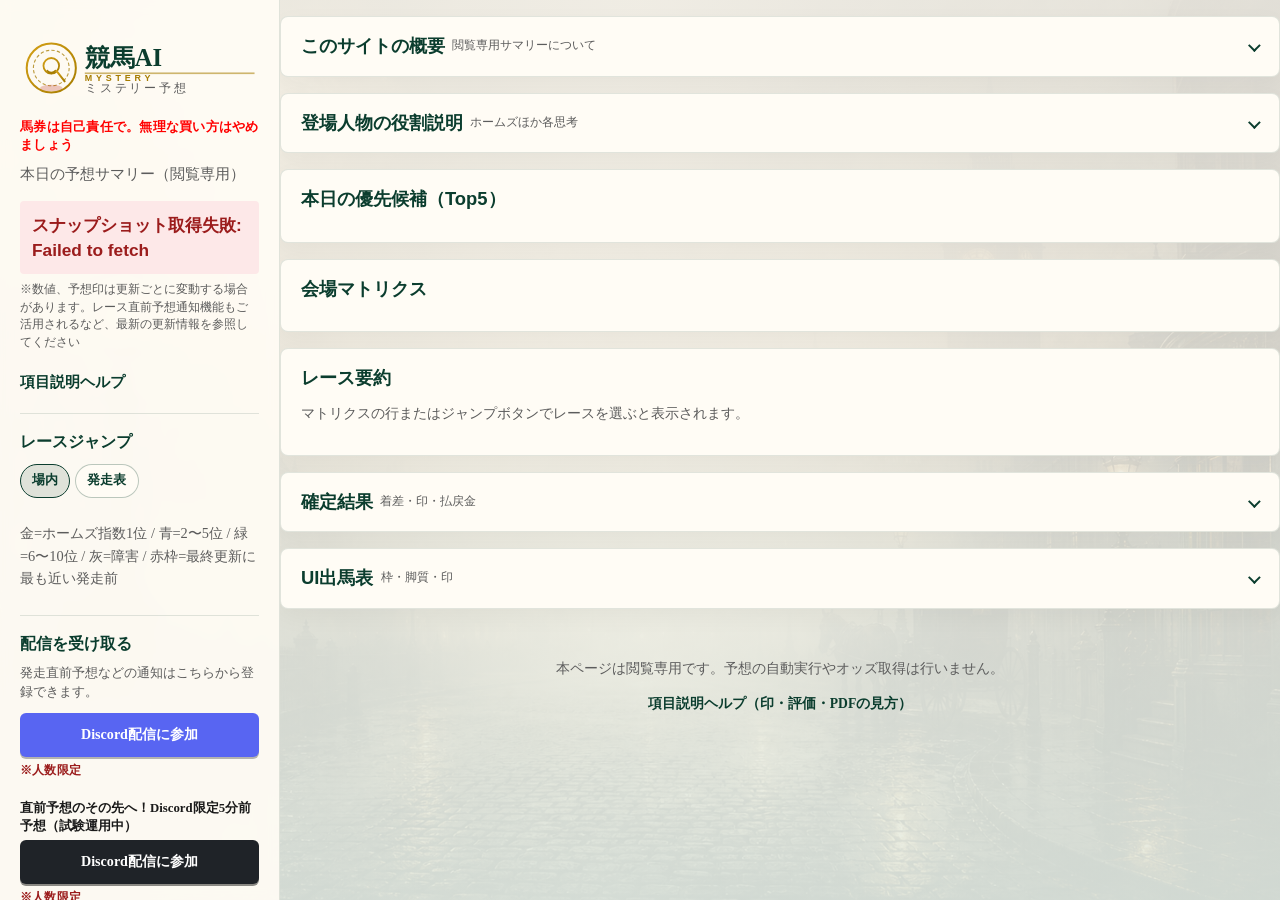
==== commit c2af8e6b: "sync: 本サイトから静的ファイルを同期 (2026-10-16 06:40:31 JST)" ====
--- a/index.html
+++ b/index.html
@@ -10,7 +10,7 @@
   <link rel="preconnect" href="https://fonts.googleapis.com" />
   <link rel="preconnect" href="https://fonts.gstatic.com" crossorigin />
   <link href="https://fonts.googleapis.com/css2?family=M+PLUS+Rounded+1c:wght@700;800&display=swap" rel="stylesheet" />
-  <link rel="stylesheet" href="styles.css" />
+  <link rel="stylesheet" href="styles.css?v=20261013070034" />
 </head>
 <body>
   <div class="layout">
@@ -45,7 +45,12 @@
         <div class="cta-row sidebar-cta">
           <div class="sidebar-discord-wrap">
             <a class="btn btn-discord" id="discordCta" href="#" target="_blank" rel="noopener">Discord配信に参加</a>
-            <p class="sidebar-limited-note">※期間・人数限定</p>
+            <p class="sidebar-limited-note">※人数限定</p>
+          </div>
+          <div class="sidebar-discord-wrap">
+            <p class="sidebar-discord-lead">直前予想のその先へ！Discord限定5分前予想（試験運用中）</p>
+            <a class="btn btn-discord btn-discord-dark" id="discordCta5m" href="#" target="_blank" rel="noopener">Discord配信に参加</a>
+            <p class="sidebar-limited-note">※人数限定</p>
           </div>
         </div>
         <p class="update-timing" id="updateTiming" aria-label="主な更新タイミング">【主な更新タイミング】
@@ -64,7 +69,7 @@
           </div>
         </details>
         <details class="sidebar-mark-weekly">
-          <summary>【前週の探偵印成績】</summary>
+          <summary>【探偵印成績（前週・今開催）】</summary>
           <div class="sidebar-mark-weekly-body" id="markWeeklyStats">データがありません</div>
         </details>
         <details class="sidebar-prev-pdf" id="prevPdfBlock" hidden>
@@ -233,6 +238,19 @@
         </div>
       </section>
 
+      <section class="card acc acc-pc" id="raceResultCard" data-acc="result" data-default="closed">
+        <button type="button" class="acc-toggle" aria-expanded="false">
+          <span class="acc-title">確定結果</span>
+          <span class="acc-hint">着差・印・払戻金</span>
+          <span class="acc-chevron" aria-hidden="true"></span>
+        </button>
+        <div class="acc-body">
+          <div id="raceResult" class="race-result">
+            <p class="hint">レースを選ぶと、確定したレースの結果が表示されます。</p>
+          </div>
+        </div>
+      </section>
+
       <section class="card acc acc-pc" id="shutubaCard" data-acc="shutuba" data-default="closed">
         <button type="button" class="acc-toggle" aria-expanded="false">
           <span class="acc-title">UI出馬表</span>
@@ -244,6 +262,7 @@
             <span class="shutuba-sort-label">並び</span>
             <button type="button" class="shutuba-sort-btn active" data-shutuba-sort="default" aria-pressed="true">期待率順</button>
             <button type="button" class="shutuba-sort-btn" data-shutuba-sort="umaban" aria-pressed="false">馬番順</button>
+            <button type="button" class="shutuba-sort-btn" data-shutuba-sort="ninki" aria-pressed="false">人気順</button>
           </div>
           <p class="hint shutuba-sort-hint" id="shutubaSortHint">推定3着内率の高い順（本体UIと同じ）</p>
           <div id="shutubaDetail" class="shutuba-detail">
@@ -259,13 +278,13 @@
     </div>
   </div>
 
-  <script src="config.js"></script>
+  <script src="config.js?v=20261013070034"></script>
   <script>
     (function () {
       var hide = (window.PUBLIC_VIEWER_CONFIG || {}).SHOW_CAST_ICONS === false;
       document.documentElement.classList.toggle("hide-cast-icons", hide);
     })();
   </script>
-  <script src="app.js"></script>
+  <script src="app.js?v=20261013070034"></script>
 </body>
 </html>
--- a/styles.css
+++ b/styles.css
@@ -424,8 +424,22 @@
 .sidebar-mark-weekly-body {
   white-space: pre-line;
 }
-.sidebar-mark-weekly-logic + .sidebar-mark-weekly-logic {
-  margin-top: 0.55rem;
+.mark-weekly-period {
+  display: block;
+}
+.mark-weekly-pdf-btn {
+  display: flex;
+  width: 100%;
+  margin-top: 0.5rem;
+  background: var(--accent);
+  box-sizing: border-box;
+}
+.mark-weekly-pdf-btn:hover {
+  filter: brightness(1.15);
+}
+.mark-weekly-pdf-btn:focus-visible {
+  outline: 2px solid var(--accent);
+  outline-offset: 2px;
 }
 .sidebar-dev-notes-lead,
 .sidebar-dev-notes-def {
@@ -481,6 +495,15 @@
   display: flex;
   flex-direction: column;
   gap: 0.25rem;
+}
+.sidebar-discord-wrap + .sidebar-discord-wrap {
+  margin-top: 0.5rem;
+}
+.sidebar-discord-lead {
+  margin: 0;
+  font-size: 0.8rem;
+  font-weight: 700;
+  line-height: 1.45;
 }
 .sidebar-limited-note {
   margin: 0;
@@ -842,6 +865,27 @@
     0 0 0 2px rgba(88, 101, 242, 0.3),
     0 2px 8px rgba(88, 101, 242, 0.35);
 }
+/* 超直前予想（Discord通知限定）の参加ボタン。形は直前予想と同じで色だけ黒系 */
+.btn-discord.btn-discord-dark:not([aria-disabled="true"]),
+body.is-day-closed .btn-discord.btn-discord-dark:not([aria-disabled="true"]) {
+  background: #1f2328;
+  box-shadow: 0 2px 0 rgba(0, 0, 0, 0.45);
+}
+.btn-discord.btn-discord-dark:not([aria-disabled="true"]):hover,
+body.is-day-closed .btn-discord.btn-discord-dark:not([aria-disabled="true"]):hover {
+  background: #353a42;
+  box-shadow:
+    0 3px 0 rgba(0, 0, 0, 0.5),
+    0 6px 16px rgba(0, 0, 0, 0.3);
+}
+.btn-discord.btn-discord-dark:not([aria-disabled="true"]):active,
+body.is-day-closed .btn-discord.btn-discord-dark:not([aria-disabled="true"]):active {
+  background: #0d0f12;
+  box-shadow: 0 1px 0 rgba(0, 0, 0, 0.5);
+}
+.btn-discord.btn-discord-dark:not([aria-disabled="true"]):focus-visible {
+  outline-color: #1f2328;
+}
 .btn[aria-disabled="true"] {
   opacity: 0.45;
   pointer-events: none;
@@ -1245,6 +1289,114 @@
   overflow-wrap: anywhere;
 }
 .mark-box strong { display: block; margin-bottom: 0.2rem; color: var(--accent); }
+/* 確定結果（2026-10-12）。詳細は独立した「確定結果」ブロック（既定は閉じる）、
+   レース要約には着順と馬番だけの1行を添える */
+.race-result-brief {
+  margin-top: 0.75rem;
+}
+.race-result-brief .rb-item {
+  display: inline-block;
+  white-space: nowrap;
+  margin-right: 0.6rem;
+}
+.race-result-brief .rb-item strong {
+  color: var(--accent);
+}
+.race-result h4 {
+  margin: 0 0 0.4rem;
+  font-size: 0.95rem;
+  color: var(--accent);
+}
+.race-result-src {
+  font-weight: 400;
+  font-size: 0.8rem;
+  color: var(--muted);
+}
+.race-result-table {
+  width: 100%;
+  border-collapse: collapse;
+  font-size: 0.88rem;
+  background: #fff;
+}
+.race-result-table th,
+.race-result-table td {
+  border-bottom: 1px solid rgba(0, 0, 0, 0.08);
+  padding: 0.3rem 0.35rem;
+  text-align: left;
+  vertical-align: top;
+}
+.race-result-table th {
+  font-weight: 600;
+  font-size: 0.78rem;
+  color: var(--muted);
+  white-space: nowrap;
+}
+.race-result-table .rr-rank,
+.race-result-table .rr-num {
+  text-align: center;
+  white-space: nowrap;
+  font-variant-numeric: tabular-nums;
+}
+.race-result-table .rr-name { overflow-wrap: anywhere; }
+.race-result-table .rr-marks { font-size: 0.82rem; }
+.race-result-table .rr-marks span { white-space: nowrap; }
+.race-result-table .rr-margin {
+  white-space: nowrap;
+  font-size: 0.8rem;
+}
+.race-result-table .rr-margin-inline {
+  display: none;
+  font-size: 0.76rem;
+  color: var(--muted);
+}
+@media (max-width: 480px) {
+  .race-result-table .rr-margin { display: none; }
+  .race-result-table .rr-margin-inline { display: block; }
+}
+.race-payout-table {
+  width: 100%;
+  max-width: 30rem;
+  margin-top: 0.6rem;
+  border-collapse: collapse;
+  font-size: 0.86rem;
+  background: #fff;
+}
+.race-payout-table th,
+.race-payout-table td {
+  border-bottom: 1px solid rgba(0, 0, 0, 0.08);
+  padding: 0.28rem 0.35rem;
+  text-align: left;
+  vertical-align: top;
+}
+.race-payout-table thead th {
+  font-weight: 600;
+  font-size: 0.78rem;
+  color: var(--muted);
+  white-space: nowrap;
+}
+.race-payout-table tbody th {
+  font-weight: 600;
+  color: var(--accent);
+  white-space: nowrap;
+}
+.race-payout-table thead th:nth-child(3),
+.race-payout-table thead th:nth-child(4),
+.race-payout-table .rp-yen,
+.race-payout-table .rp-ninki {
+  text-align: right;
+  white-space: nowrap;
+  font-variant-numeric: tabular-nums;
+}
+.race-payout-table .rp-ninki {
+  font-size: 0.8rem;
+  color: var(--muted);
+}
+.race-result-table .mark-honmei { font-weight: 700; }
+.race-result-table .mark-w { color: #d32f2f; }
+.race-result-table .mark-i { color: #1565c0; }
+.race-result-table .mark-h { color: #16a085; }
+.race-result-table .mark-m { color: #7b1fa2; }
+.race-result-table .mark-b { color: #b8860b; }
 .pdf-links {
   margin-top: 0.85rem;
   display: flex;
@@ -1397,6 +1549,10 @@
 table.shutuba .mark-h { color: #16a085; }
 table.shutuba .mark-m { color: #7b1fa2; }
 table.shutuba .mark-b { color: #b8860b; }
+/* 脚質（漢字1文字）。色分けは視覚的に違和感があるため付けない（2026-09-27） */
+table.shutuba td.rs-cell { text-align: center; }
+/* ホームズ指数の朝一斉比。良し悪しを示さないよう色は付けず、控えめに出す */
+.holmes-delta { color: var(--muted); font-size: 0.9em; margin-left: 0.15em; }
 
 .site-footer {
   text-align: center;
@@ -1477,6 +1633,8 @@
   }
   .matrix-nav.mobile-only {
     display: block;
+    /* 上の見出し（会場マトリクス）に競馬場ボタンが詰まって見えないよう少し空ける */
+    margin-top: 0.75rem;
   }
   .acc-toolbar.mobile-only {
     display: flex;
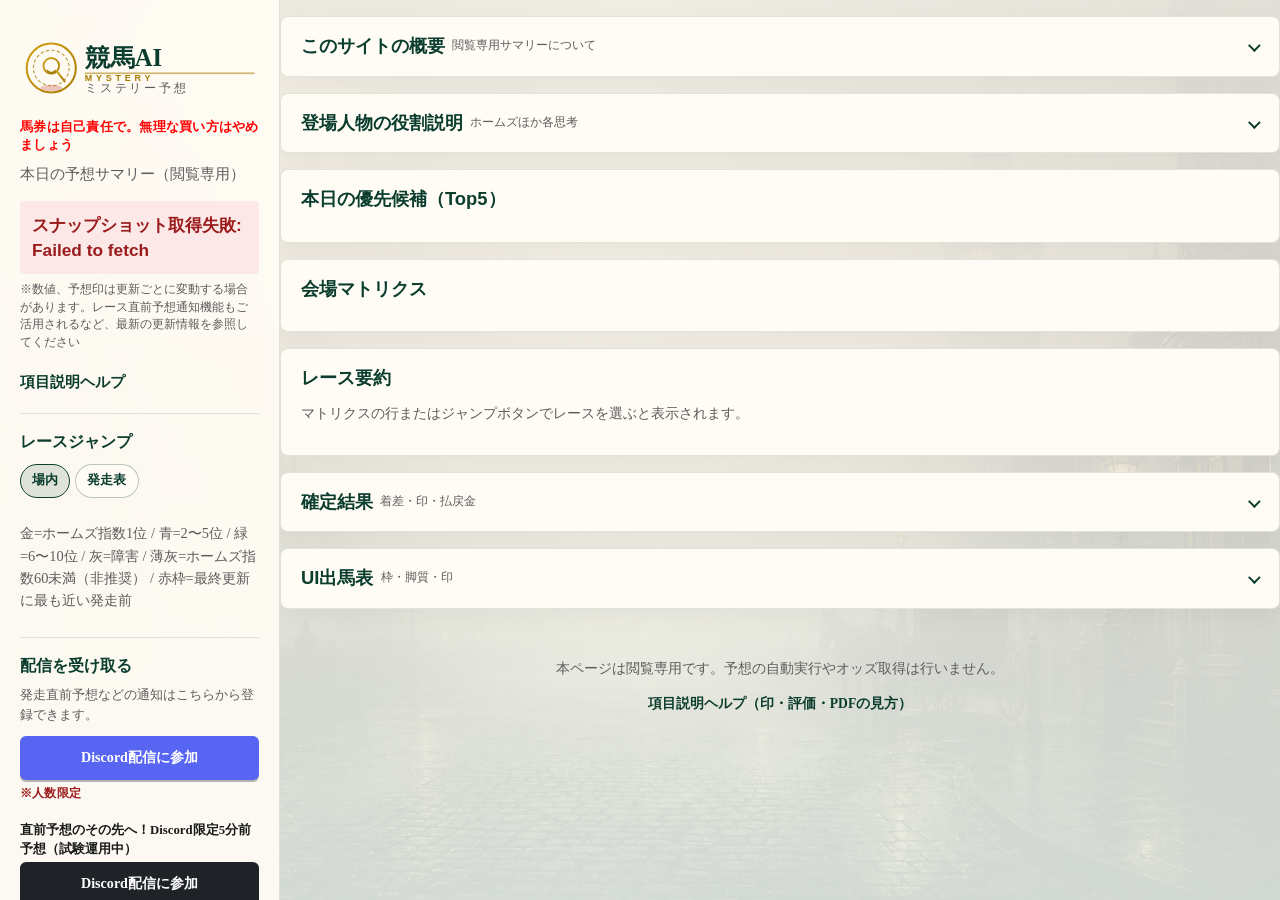
==== commit f5284bc3: "sync: 本サイトから静的ファイルを同期 (2026-10-21 13:52:23 JST)" ====
--- a/index.html
+++ b/index.html
@@ -10,7 +10,7 @@
   <link rel="preconnect" href="https://fonts.googleapis.com" />
   <link rel="preconnect" href="https://fonts.gstatic.com" crossorigin />
   <link href="https://fonts.googleapis.com/css2?family=M+PLUS+Rounded+1c:wght@700;800&display=swap" rel="stylesheet" />
-  <link rel="stylesheet" href="styles.css?v=20261013070034" />
+  <link rel="stylesheet" href="styles.css?v=20261021095824" />
 </head>
 <body>
   <div class="layout">
@@ -21,10 +21,12 @@
       <p class="responsible-gaming">馬券は自己責任で。無理な買い方はやめましょう</p>
       <p class="tagline">本日の予想サマリー（閲覧専用）</p>
       <p class="updated" id="updatedAt">更新を読み込み中…</p>
+      <section class="incident-notice" id="incidentNotice" role="alert" hidden></section>
       <p class="update-note">※数値、予想印は更新ごとに変動する場合があります。レース直前予想通知機能もご活用されるなど、最新の更新情報を参照してください</p>
       <section class="track-cond" id="trackCond" aria-labelledby="trackCondTitle" hidden>
-        <h2 class="track-cond-title" id="trackCondTitle">【最新の天候・馬場状況】</h2>
+        <h2 class="track-cond-title" id="trackCondTitle"><span>【天候・馬場・直線風向 m/s】</span><span class="track-cond-wind-at" id="trackCondWindAt" hidden></span></h2>
         <ul class="track-cond-list" id="trackCondList"></ul>
+        <p class="track-cond-note">※風向きはアメダス観測データから推測したスタンド視点（テレビ中継視点）での目安データです</p>
       </section>
       <p class="nav-links">
         <a href="help.html" target="_blank" rel="noopener noreferrer">項目説明ヘルプ</a>
@@ -36,7 +38,7 @@
           <button type="button" class="jump-layout-btn" data-jump-layout="timeline" aria-pressed="false">発走表</button>
         </div>
         <div id="venueTabsSidebar" class="tabs sidebar-venue-tabs" role="tablist" aria-label="会場"></div>
-        <p class="hint jump-legend sidebar-jump-legend">金=ホームズ指数1位 / 青=2〜5位 / 緑=6〜10位 / 灰=障害 / 赤枠=最終更新に最も近い発走前</p>
+        <p class="hint jump-legend sidebar-jump-legend">金=ホームズ指数1位 / 青=2〜5位 / 緑=6〜10位 / 灰=障害 / 薄灰=ホームズ指数60未満（非推奨） / 赤枠=最終更新に最も近い発走前</p>
         <div id="jumpButtonsSidebar" class="jump-row sidebar-jump-row"></div>
       </section>
       <section class="sidebar-subscribe" aria-labelledby="subscribeTitle">
@@ -86,7 +88,7 @@
               <li>ワトソンが不人気の馬を本命にしたときは良く感じる</li>
               <li>よくわからなかったらとりあえずアイリーンの◎ー〇▲（☆）を狙ってください。ワイドでいいです。買う基準は1通りが最低15倍くらいです。合成で5～10倍ぐらいが目安です。倍率が物足りなかったら馬連にするか見送ってください。もちろん自己責任で</li>
               <li>最近の川田はすごい来なくなったわけじゃないけど、配当の割には来てない感はやはりあると思います</li>
-              <li>現状のホームズ指数や期待値偏差でレースの取捨を計るのはどうやら難しい模様。修正や新しい方法を模索しつつ、とりあえずここら辺はいったん無視して印のみを判断材料に買うレースは自身で判断する形を推奨します。</li>
+              <li>データ蓄積もそこそこ増えたので改めてホームズ指数を再検証したところ、60未満は明確に悪く、60台も微妙な結果、70以上の領域内では明確な差は判断できないが現状では悪くない部類になるので現状では買うなら指数70以上のレースに絞って検討すべきというのが現状良いかと思っています（70未満のレースは全体の6割弱）</li>
               <li>土曜より日曜の方が自信ありニキ</li>
             </ul>
             <p class="sidebar-dev-notes-def">不人気→2桁人気もしくはそれに近い馬</p>
@@ -164,7 +166,7 @@
             </p>
             <p class="logic-blurb" data-cast="moriarty">
               <img class="logic-cast-icon" src="assets/cast/moriarty.png" alt="" width="48" height="48" decoding="async" />
-              <span class="logic-blurb-body"><strong>モーリアティ</strong> … 重賞特化。重賞だけで本命線／均衡線／波乱線のシナリオを立て、どの展開想定を本線にするかを決めて推奨買い目へ落とす。</span>
+              <span class="logic-blurb-body"><strong>モーリアティ</strong> … 重賞特化。重賞だけを対象に、騎手の影響を加えて印を付ける。</span>
             </p>
             <p class="logic-blurb" data-cast="hunter">
               <img class="logic-cast-icon" src="assets/cast/hunter.png" alt="" width="48" height="48" decoding="async" />
@@ -177,6 +179,10 @@
             <p class="logic-blurb" data-cast="baker">
               <img class="logic-cast-icon" src="assets/cast/baker.png" alt="" width="48" height="48" decoding="async" />
               <span class="logic-blurb-body"><strong>ベイカー</strong> … 都市部主要場特化。東京・中山・阪神・京都・中京（非重賞・新馬以外）向けに、競馬場ごとの専用モデルで印を付ける第3探偵。モーリアティ／ハンター／ホプキンスが付かないレースの担当。</span>
+            </p>
+            <p class="logic-blurb" data-cast="wiggins">
+              <img class="logic-cast-icon" src="assets/cast/wiggins.png" alt="" width="48" height="48" decoding="async" onerror="this.remove()" />
+              <span class="logic-blurb-body"><strong>ウィギンズ</strong> … ローカル特化（試験運用）。福島・新潟・小倉の6〜9月以外（非重賞・新馬以外）向けに、ベイカーと同じ競馬場ごとの専用モデルで印を付ける。ハンターがいない時期のローカル開催の担当。</span>
             </p>
           </div>
           <p class="hint">マトリクスの「ホームズ推」＝ホームズによる推奨ロジック。詳細は <a href="help.html" target="_blank" rel="noopener noreferrer">ヘルプ</a>。</p>
@@ -208,7 +214,7 @@
                 <button type="button" class="jump-layout-btn active" data-jump-layout="venue" aria-pressed="true">場内</button>
                 <button type="button" class="jump-layout-btn" data-jump-layout="timeline" aria-pressed="false">発走表</button>
               </div>
-              <p class="hint jump-legend">ジャンプ色: 金=ホームズ指数1位 / 青=2〜5位 / 緑=6〜10位 / 灰=障害 / 赤枠=最終更新に最も近い発走前</p>
+              <p class="hint jump-legend">ジャンプ色: 金=ホームズ指数1位 / 青=2〜5位 / 緑=6〜10位 / 灰=障害 / 薄灰=ホームズ指数60未満（非推奨） / 赤枠=最終更新に最も近い発走前</p>
               <div id="jumpButtons" class="jump-row"></div>
             </div>
           </div>
@@ -258,6 +264,7 @@
           <span class="acc-chevron" aria-hidden="true"></span>
         </button>
         <div class="acc-body">
+          <h4 class="shutuba-race-title" id="shutubaRaceTitle" hidden></h4>
           <div class="shutuba-toolbar" role="group" aria-label="出馬表の並び替え">
             <span class="shutuba-sort-label">並び</span>
             <button type="button" class="shutuba-sort-btn active" data-shutuba-sort="default" aria-pressed="true">期待率順</button>
@@ -278,13 +285,13 @@
     </div>
   </div>
 
-  <script src="config.js?v=20261013070034"></script>
+  <script src="config.js?v=20261021095824"></script>
   <script>
     (function () {
       var hide = (window.PUBLIC_VIEWER_CONFIG || {}).SHOW_CAST_ICONS === false;
       document.documentElement.classList.toggle("hide-cast-icons", hide);
     })();
   </script>
-  <script src="app.js?v=20261013070034"></script>
+  <script src="app.js?v=20261021095824"></script>
 </body>
 </html>
--- a/styles.css
+++ b/styles.css
@@ -13,6 +13,8 @@
   --gold-b: rgba(176, 118, 0, 0.75);
   --obstacle: #c9c9c9;
   --obstacle-b: rgba(0, 0, 0, 0.32);
+  --holmes-low: #e8e8e8;
+  --holmes-low-b: rgba(0, 0, 0, 0.18);
   --accent: #0b3d2e;
   --pad: clamp(0.75rem, 3.5vw, 1.25rem);
   --touch: 44px;
@@ -237,6 +239,41 @@
   border-radius: 4px;
   padding: 0.15rem 0.35rem;
 }
+/* 障害のお知らせ（障害があった日だけ。平常時は hidden） */
+.incident-notice {
+  margin: 0.5rem 0 0;
+  padding: 0.5rem 0.6rem;
+  border: 1px solid rgba(178, 58, 30, 0.45);
+  border-left-width: 4px;
+  border-radius: 6px;
+  background: rgba(178, 58, 30, 0.07);
+  color: var(--ink);
+  font-size: 0.78rem;
+  line-height: 1.5;
+  text-align: left;
+}
+.incident-notice[hidden] {
+  display: none;
+}
+.incident-notice-title {
+  margin: 0 0 0.25rem;
+  font-size: 0.8rem;
+  font-weight: 700;
+  color: #b23a1e;
+}
+.incident-notice-item + .incident-notice-item {
+  margin-top: 0.4rem;
+  padding-top: 0.4rem;
+  border-top: 1px dashed rgba(178, 58, 30, 0.35);
+}
+.incident-notice-head {
+  margin: 0;
+  font-weight: 700;
+}
+.incident-notice-body {
+  margin: 0.1rem 0 0;
+  white-space: pre-line;
+}
 .update-note {
   margin: 0.4rem 0 0;
   color: var(--muted);
@@ -284,6 +321,44 @@
   font-family: "Apple Color Emoji", "Segoe UI Emoji", "Noto Color Emoji", sans-serif;
   font-size: 1rem;
   line-height: 1;
+}
+/* 最後の直線の風（アメダス最寄り観測点・目安）。馬場の後ろに小さな図＋風速。
+   図は中継画面と同じ向き（上の横線が内ラチ、右回りは右→左・左回りは左→右へ走る）、矢印は風が吹いていく向き */
+.track-cond-wind {
+  display: inline-flex;
+  align-items: center;
+  gap: 0.12rem;
+  padding: 0.02rem 0.3rem 0.02rem 0.18rem;
+  border-radius: 4px;
+  font-weight: 600;
+  font-variant-numeric: tabular-nums;
+  white-space: nowrap;
+  color: #555;
+  background: rgba(0, 0, 0, 0.06);
+}
+.track-cond-wind svg {
+  width: 0.95rem;
+  height: 0.95rem;
+  flex: none;
+}
+.track-cond-wind--head { color: #b23a1e; background: rgba(178, 58, 30, 0.1); }
+.track-cond-wind--tail { color: #1f6a3a; background: rgba(31, 106, 58, 0.1); }
+.track-cond-wind-speed { color: var(--ink); }
+.track-cond-title {
+  display: flex;
+  justify-content: space-between;
+  align-items: baseline;
+  gap: 0.4rem;
+}
+.track-cond-note {
+  margin: 0.35rem 0 0;
+  font-size: 0.68rem;
+  color: var(--muted);
+}
+.track-cond-wind-at {
+  font-weight: 400;
+  font-size: 0.7rem;
+  white-space: nowrap;
 }
 .track-cond-surface {
   display: inline-flex;
@@ -1102,6 +1177,11 @@
   background: var(--obstacle);
   border-color: var(--obstacle-b);
 }
+/* ホームズ指数60未満（非推奨）。順位色より後ろに置き、障害より薄い灰色にする。 */
+.jump.is-holmes-low {
+  background: var(--holmes-low);
+  border-color: var(--holmes-low-b);
+}
 
 /* 発走表モード: 会場列 × 発走時刻行（バレー得点推移表イメージ） */
 .jump-timeline {
@@ -1337,6 +1417,7 @@
   white-space: nowrap;
   font-variant-numeric: tabular-nums;
 }
+.race-result-table .rr-waku { width: 1.6rem; font-weight: 600; }
 .race-result-table .rr-name { overflow-wrap: anywhere; }
 .race-result-table .rr-marks { font-size: 0.82rem; }
 .race-result-table .rr-marks span { white-space: nowrap; }
@@ -1349,8 +1430,13 @@
   font-size: 0.76rem;
   color: var(--muted);
 }
+.race-result-table .rr-jockey {
+  white-space: nowrap;
+  font-size: 0.8rem;
+}
 @media (max-width: 480px) {
-  .race-result-table .rr-margin { display: none; }
+  .race-result-table .rr-margin,
+  .race-result-table .rr-jockey { display: none; }
   .race-result-table .rr-margin-inline { display: block; }
 }
 .race-payout-table {
@@ -1391,12 +1477,30 @@
   font-size: 0.8rem;
   color: var(--muted);
 }
+/* 払戻金はテレビ中継と同じく公式の券種順で左の列→右の列（2026-10-17） */
+.race-payout-split {
+  display: grid;
+  grid-template-columns: repeat(2, minmax(0, 1fr));
+  gap: 0 1.2rem;
+  max-width: 52rem;
+  margin-top: 0.6rem;
+  align-items: start;
+}
+.race-payout-split .race-payout-table {
+  max-width: none;
+  margin-top: 0;
+}
+@media (max-width: 640px) {
+  .race-payout-split { grid-template-columns: minmax(0, 1fr); }
+  .race-payout-split .race-payout-table + .race-payout-table thead { display: none; }
+}
 .race-result-table .mark-honmei { font-weight: 700; }
 .race-result-table .mark-w { color: #d32f2f; }
 .race-result-table .mark-i { color: #1565c0; }
 .race-result-table .mark-h { color: #16a085; }
 .race-result-table .mark-m { color: #7b1fa2; }
 .race-result-table .mark-b { color: #b8860b; }
+.race-result-table .mark-wg { color: #8e2c3a; }
 .pdf-links {
   margin-top: 0.85rem;
   display: flex;
@@ -1420,6 +1524,11 @@
 }
 #shutubaCard .acc-body > .shutuba-toolbar {
   margin-top: 0.15rem;
+}
+.shutuba-race-title {
+  margin: 8px 0 0.35rem;
+  font-size: 1rem;
+  color: var(--accent);
 }
 .shutuba-toolbar {
   display: flex;
@@ -1549,6 +1658,7 @@
 table.shutuba .mark-h { color: #16a085; }
 table.shutuba .mark-m { color: #7b1fa2; }
 table.shutuba .mark-b { color: #b8860b; }
+table.shutuba .mark-wg { color: #8e2c3a; }
 /* 脚質（漢字1文字）。色分けは視覚的に違和感があるため付けない（2026-09-27） */
 table.shutuba td.rs-cell { text-align: center; }
 /* ホームズ指数の朝一斉比。良し悪しを示さないよう色は付けず、控えめに出す */
@@ -1626,6 +1736,9 @@
      鹿子・天候の行は flex なので justify-content の既定（flex-start）が勝ち、
      周りだけ中央寄せなのにここだけ左に寄って見える。 */
   .track-cond-item {
+    justify-content: center;
+  }
+  .track-cond-title {
     justify-content: center;
   }
   .sidebar-jumps {
@@ -1838,3 +1951,117 @@
   font-weight: 700;
   text-decoration: underline;
 }
+
+/* 馬名に重ねる前走・前々走（app.js prevRun*、2026-10-18）。
+   馬番をボタンにしてあるが、見た目はただの数字のまま（点線はユーザー指示で外した） */
+.prev-run-trigger {
+  all: unset;
+  cursor: pointer;
+}
+.prev-run-trigger:focus-visible {
+  outline: 2px solid var(--accent);
+  outline-offset: 2px;
+}
+.prev-run-pop {
+  position: absolute;
+  z-index: 60;
+  width: max-content;
+  max-width: min(24rem, calc(100vw - 16px));
+  padding: 0.6rem 0.75rem;
+  background: var(--card);
+  color: var(--ink);
+  border: 1px solid rgba(0, 0, 0, 0.25);
+  border-radius: 8px;
+  box-shadow: 0 4px 16px rgba(0, 0, 0, 0.18);
+  font-size: 0.85rem;
+  line-height: 1.5;
+}
+.prev-run-pop[hidden] {
+  display: none;
+}
+.prev-run-head {
+  margin: 0 0 0.3rem;
+  font-weight: 700;
+}
+.prev-run-list {
+  margin: 0;
+  padding: 0;
+  list-style: none;
+}
+.prev-run-list li {
+  /* 折り返しても2行目以降がラベルの右でそろうように、ラベル列と本文列に分ける */
+  display: grid;
+  grid-template-columns: 3.4em 1fr;
+}
+.prev-run-list li + li {
+  margin-top: 0.35rem;
+}
+.prev-run-label {
+  font-weight: 700;
+  color: var(--accent);
+}
+.prev-run-result {
+  grid-column: 2;
+}
+.prev-run-notes {
+  margin: 0.45rem 0 0;
+  padding-top: 0.35rem;
+  border-top: 1px dashed rgba(0, 0, 0, 0.2);
+}
+
+/* 直前予想が済んだかの表示（app.js preRaceBandHtml、2026-10-18）。
+   ジャンプボタンの下線は 2026-10-19 に廃止（ユーザー決定）。状態はレース要約の帯で示す。
+   帯は色に加えて印の形と見出しの言葉でも区別できるようにしてある */
+.prerace-band {
+  display: flex;
+  gap: 0.7rem;
+  align-items: flex-start;
+  margin: 0.4rem 0 0.6rem;
+  padding: 0.65rem 0.8rem;
+  border-radius: 10px;
+  border: 1px solid;
+}
+.prerace-band-icon {
+  flex: none;
+  width: 1.5rem;
+  height: 1.5rem;
+  margin-top: 0.05rem;
+  border-radius: 50%;
+  box-sizing: border-box;
+  background-position: center;
+  background-repeat: no-repeat;
+  background-size: 62%;
+}
+.prerace-band-text {
+  min-width: 0;
+}
+.prerace-band-title {
+  margin: 0;
+  font-size: 1rem;
+  font-weight: 700;
+}
+.prerace-band-meta {
+  font-weight: 400;
+  font-size: 0.88rem;
+  color: var(--ink);
+}
+.prerace-band-sub {
+  margin: 0.15rem 0 0;
+  font-size: 0.85rem;
+  line-height: 1.6;
+}
+.prerace-band--pre_race { background: #e3efe6; border-color: #7fae8c; }
+.prerace-band--pre_race .prerace-band-title { color: #0b3d2e; }
+.prerace-band--pre_race .prerace-band-icon { background-color: #0b3d2e; background-image: url("data:image/svg+xml,%3Csvg xmlns='http://www.w3.org/2000/svg' viewBox='0 0 12 12' fill='none' stroke='%23fffcf5' stroke-width='2' stroke-linecap='round' stroke-linejoin='round'%3E%3Cpath d='M2.5 6.2 5 8.6 9.6 3.6'/%3E%3C/svg%3E"); }
+.prerace-band--morning { background: #f6ecd6; border-color: #c9a35a; }
+.prerace-band--morning .prerace-band-title { color: #6b4500; }
+.prerace-band--morning .prerace-band-icon { background-color: #fffcf5; border: 2px solid #8a5a00; background-image: url("data:image/svg+xml,%3Csvg xmlns='http://www.w3.org/2000/svg' viewBox='0 0 14 14' fill='none' stroke='%238a5a00' stroke-width='1.8' stroke-linecap='round'%3E%3Cpath d='M7 3.5V7l2.4 1.6'/%3E%3C/svg%3E"); }
+.prerace-band--weather { background: #e2eaf4; border-color: #7895bd; }
+.prerace-band--weather .prerace-band-title { color: #23466f; }
+.prerace-band--weather .prerace-band-icon { background-color: #23466f; background-image: url("data:image/svg+xml,%3Csvg xmlns='http://www.w3.org/2000/svg' viewBox='0 0 16 16' fill='none' stroke='%23fffcf5' stroke-width='1.6' stroke-linecap='round' stroke-linejoin='round'%3E%3Cpath d='M4.6 10.4h6.6a2.4 2.4 0 0 0 .2-4.8 3.4 3.4 0 0 0-6.5.9 2 2 0 0 0-.3 3.9z'/%3E%3Cpath d='M6 12.4l-.5 1.2M9 12.4l-.5 1.2'/%3E%3C/svg%3E"); }
+.prerace-band--graded_1h { background: #ece5f2; border-color: #9a82b6; }
+.prerace-band--graded_1h .prerace-band-title { color: #4d3570; }
+.prerace-band--graded_1h .prerace-band-icon { background-color: #4d3570; background-image: url("data:image/svg+xml,%3Csvg xmlns='http://www.w3.org/2000/svg' viewBox='0 0 16 16' fill='none' stroke='%23fffcf5' stroke-width='1.6' stroke-linecap='round' stroke-linejoin='round'%3E%3Cpath d='M5 3h6v3a3 3 0 0 1-6 0V3z'/%3E%3Cpath d='M5 4.2H3.4a1.8 1.8 0 0 0 1.9 2.4M11 4.2h1.6a1.8 1.8 0 0 1-1.9 2.4'/%3E%3Cpath d='M8 9v2.4M5.8 13h4.4'/%3E%3C/svg%3E"); }
+.prerace-band--missed { background: #efeae2; border-color: #a39a8a; }
+.prerace-band--missed .prerace-band-title { color: #333; }
+.prerace-band--missed .prerace-band-icon { background-color: #5c5c5c; background-image: url("data:image/svg+xml,%3Csvg xmlns='http://www.w3.org/2000/svg' viewBox='0 0 14 14' fill='none' stroke='%23fffcf5' stroke-width='2' stroke-linecap='round'%3E%3Cpath d='M7 3.5v4.2'/%3E%3Cpath d='M7 10.3v.2'/%3E%3C/svg%3E"); }
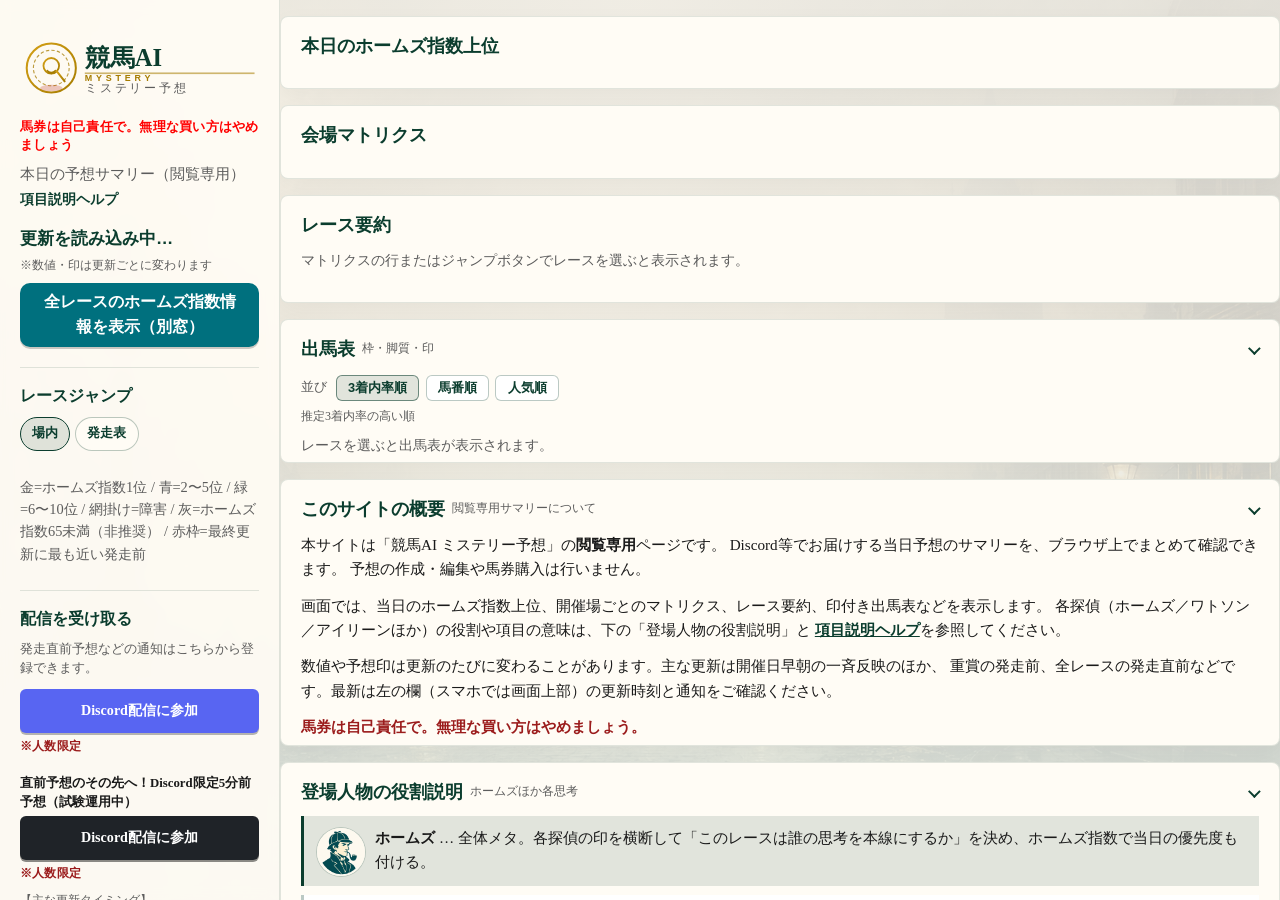
==== commit 7cbaefd3: "sync: 本サイトから静的ファイルを同期 (2026-10-27 01:03:11 JST)" ====
--- a/index.html
+++ b/index.html
@@ -10,7 +10,7 @@
   <link rel="preconnect" href="https://fonts.googleapis.com" />
   <link rel="preconnect" href="https://fonts.gstatic.com" crossorigin />
   <link href="https://fonts.googleapis.com/css2?family=M+PLUS+Rounded+1c:wght@700;800&display=swap" rel="stylesheet" />
-  <link rel="stylesheet" href="styles.css?v=20261021095824" />
+  <link rel="stylesheet" href="styles.css?v=20261027005207" />
 </head>
 <body>
   <div class="layout">
@@ -20,17 +20,25 @@
       </div>
       <p class="responsible-gaming">馬券は自己責任で。無理な買い方はやめましょう</p>
       <p class="tagline">本日の予想サマリー（閲覧専用）</p>
+      <!-- ヘルプは欄の上（サイトの説明）にまとめ、更新日時から下は今の情報だけにする（2026-10-26） -->
+      <p class="nav-links nav-links-top">
+        <a href="help.html" target="_blank" rel="noopener noreferrer">項目説明ヘルプ</a>
+      </p>
       <p class="updated" id="updatedAt">更新を読み込み中…</p>
       <section class="incident-notice" id="incidentNotice" role="alert" hidden></section>
-      <p class="update-note">※数値、予想印は更新ごとに変動する場合があります。レース直前予想通知機能もご活用されるなど、最新の更新情報を参照してください</p>
+      <p class="update-note">※数値・印は更新ごとに変わります</p>
       <section class="track-cond" id="trackCond" aria-labelledby="trackCondTitle" hidden>
         <h2 class="track-cond-title" id="trackCondTitle"><span>【天候・馬場・直線風向 m/s】</span><span class="track-cond-wind-at" id="trackCondWindAt" hidden></span></h2>
         <ul class="track-cond-list" id="trackCondList"></ul>
-        <p class="track-cond-note">※風向きはアメダス観測データから推測したスタンド視点（テレビ中継視点）での目安データです</p>
-      </section>
-      <p class="nav-links">
-        <a href="help.html" target="_blank" rel="noopener noreferrer">項目説明ヘルプ</a>
-      </p>
+        <p class="track-cond-note">※風向きはアメダスからの目安（スタンド視点）</p>
+      </section>
+      <!-- 締切が最も近いレースのホームズ指数（PC表示のみ・押すとそのレースへ。2026-10-26。中身は app.js renderNextRaceBox） -->
+      <div class="next-race-wrap" id="nextRaceWrap" hidden>
+        <p class="next-race-lead"><strong>ホームズ指数速報</strong><span>締切が最も近いレース（押すと予想へ）</span></p>
+        <button type="button" class="next-race" id="nextRace"></button>
+      </div>
+      <!-- 追跡ページ（別窓で開きっぱなしにする前提）。欄を閉じても消えないよう左の欄に置く（2026-10-24 案A） -->
+      <p class="tracker-link"><a class="tracker-btn" href="tracker.html" target="holmesTracker" rel="noopener">全レースのホームズ指数情報を表示（別窓）</a></p>
       <section class="sidebar-jumps" id="sidebarJumps" aria-labelledby="sidebarJumpsTitle">
         <h2 class="sidebar-jumps-title" id="sidebarJumpsTitle">レースジャンプ</h2>
         <div class="jump-layout-toggle" role="group" aria-label="ジャンプ配列">
@@ -38,12 +46,14 @@
           <button type="button" class="jump-layout-btn" data-jump-layout="timeline" aria-pressed="false">発走表</button>
         </div>
         <div id="venueTabsSidebar" class="tabs sidebar-venue-tabs" role="tablist" aria-label="会場"></div>
-        <p class="hint jump-legend sidebar-jump-legend">金=ホームズ指数1位 / 青=2〜5位 / 緑=6〜10位 / 灰=障害 / 薄灰=ホームズ指数60未満（非推奨） / 赤枠=最終更新に最も近い発走前</p>
+        <p class="hint jump-legend sidebar-jump-legend">金=ホームズ指数1位 / 青=2〜5位 / 緑=6〜10位 / 網掛け=障害 / 灰=ホームズ指数65未満（非推奨） / 赤枠=最終更新に最も近い発走前</p>
         <div id="jumpButtonsSidebar" class="jump-row sidebar-jump-row"></div>
       </section>
       <section class="sidebar-subscribe" aria-labelledby="subscribeTitle">
         <h2 class="sidebar-subscribe-title" id="subscribeTitle">配信を受け取る</h2>
         <p class="sidebar-subscribe-hint">発走直前予想などの通知はこちらから登録できます。</p>
+        <!-- スマホではボタンを最下段へ移し、ここは案内だけ（2026-10-25）。本題（指数上位）までのスクロールを短くする -->
+        <p class="cta-guide mobile-only"><a href="#bottomCta">Discord配信（人数限定）と全レースのホームズ指数情報のボタンは、ページ最下部にあります ↓</a></p>
         <div class="cta-row sidebar-cta">
           <div class="sidebar-discord-wrap">
             <a class="btn btn-discord" id="discordCta" href="#" target="_blank" rel="noopener">Discord配信に参加</a>
@@ -90,6 +100,7 @@
               <li>最近の川田はすごい来なくなったわけじゃないけど、配当の割には来てない感はやはりあると思います</li>
               <li>データ蓄積もそこそこ増えたので改めてホームズ指数を再検証したところ、60未満は明確に悪く、60台も微妙な結果、70以上の領域内では明確な差は判断できないが現状では悪くない部類になるので現状では買うなら指数70以上のレースに絞って検討すべきというのが現状良いかと思っています（70未満のレースは全体の6割弱）</li>
               <li>土曜より日曜の方が自信ありニキ</li>
+              <li>どのようなレースを買えばいいかの仮説として、「直前予想でホームズ指数が70以上かつ当日内順位が5位以上になった時のみ買う（さらに厳選するなら1位のみ買う）」に手ごたえを感じ、検証データを集めています。買い方はみなさんの手腕にお任せします</li>
             </ul>
             <p class="sidebar-dev-notes-def">不人気→2桁人気もしくはそれに近い馬</p>
           </div>
@@ -117,93 +128,22 @@
         <button type="button" class="acc-tool-btn" id="accCloseSecondary">説明を閉じる</button>
       </div>
 
-      <section class="card site-overview acc acc-pc" data-acc="overview" data-default="closed">
-        <button type="button" class="acc-toggle" aria-expanded="false">
-          <span class="acc-title">このサイトの概要</span>
-          <span class="acc-hint">閲覧専用サマリーについて</span>
-          <span class="acc-chevron" aria-hidden="true"></span>
-        </button>
-        <div class="acc-body">
-          <div class="overview-body">
-            <p>
-              本サイトは「競馬AI ミステリー予想」の<strong>閲覧専用</strong>ページです。
-              Discord等でお届けする当日予想のサマリーを、ブラウザ上でまとめて確認できます。
-              予想の作成・編集や馬券購入は行いません。
-            </p>
-            <p>
-              画面では、当日の優先候補（Top5）、開催場ごとのマトリクス、レース要約、印付き出馬表などを表示します。
-              各探偵（ホームズ／ワトソン／アイリーンほか）の役割や項目の意味は「登場人物の役割説明」と
-              <a href="help.html" target="_blank" rel="noopener noreferrer">項目説明ヘルプ</a>を参照してください。
-            </p>
-            <p>
-              数値や予想印は更新のたびに変わることがあります。主な更新は開催日早朝の一斉反映のほか、
-              重賞の発走前、全レースの発走直前などです。最新は画面上部の更新時刻と通知をご確認ください。
-            </p>
-            <p class="overview-note">馬券は自己責任で。無理な買い方はやめましょう。</p>
-          </div>
-        </div>
-      </section>
-
-      <section class="card logic-cast acc acc-pc" data-acc="logic" data-default="closed">
-        <button type="button" class="acc-toggle" aria-expanded="false">
-          <span class="acc-title">登場人物の役割説明</span>
-          <span class="acc-hint">ホームズほか各思考</span>
-          <span class="acc-chevron" aria-hidden="true"></span>
-        </button>
-        <div class="acc-body">
-          <div class="logic-blurbs">
-            <p class="logic-blurb is-meta" data-cast="holmes">
-              <img class="logic-cast-icon" src="assets/cast/holmes.png" alt="" width="48" height="48" decoding="async" />
-              <span class="logic-blurb-body"><strong>ホームズ</strong> … 全体メタ。各探偵の印を横断して「このレースは誰の思考を本線にするか」を決め、ホームズ指数で当日の優先度も付ける。</span>
-            </p>
-            <p class="logic-blurb" data-cast="watson">
-              <img class="logic-cast-icon" src="assets/cast/watson.png" alt="" width="48" height="48" decoding="async" />
-              <span class="logic-blurb-body"><strong>ワトソン</strong> … 手堅さ・安定志向。勝ちやすさや再現性を重視し、崩れにくい本線を組み立てる。派手な穴狙いより、堅実に残せる印付けが役割。</span>
-            </p>
-            <p class="logic-blurb" data-cast="irene">
-              <img class="logic-cast-icon" src="assets/cast/irene.png" alt="" width="48" height="48" decoding="async" />
-              <span class="logic-blurb-body"><strong>アイリーン</strong> … 妙味・回収志向。オッズ妙味を軸に勝負強さを見極め、本勝負／絞り推し／様子見／勝負見送りで買う強さを切り替える。</span>
-            </p>
-            <p class="logic-blurb" data-cast="moriarty">
-              <img class="logic-cast-icon" src="assets/cast/moriarty.png" alt="" width="48" height="48" decoding="async" />
-              <span class="logic-blurb-body"><strong>モーリアティ</strong> … 重賞特化。重賞だけを対象に、騎手の影響を加えて印を付ける。</span>
-            </p>
-            <p class="logic-blurb" data-cast="hunter">
-              <img class="logic-cast-icon" src="assets/cast/hunter.png" alt="" width="48" height="48" decoding="async" />
-              <span class="logic-blurb-body"><strong>ハンター</strong> … 夏競馬特化。6〜9月の札幌・函館・福島・新潟・小倉（非重賞・新馬以外）向けに、夏のローカル条件へ寄せたモデルで印を付ける。</span>
-            </p>
-            <p class="logic-blurb" data-cast="hopkins">
-              <img class="logic-cast-icon" src="assets/cast/hopkins.png" alt="" width="48" height="48" decoding="async" />
-              <span class="logic-blurb-body"><strong>ホプキンス</strong> … 新馬戦特化。実績の薄い新馬戦だけを対象に、新馬向けモデルで評価して印を付ける（未勝利戦は対象外）。</span>
-            </p>
-            <p class="logic-blurb" data-cast="baker">
-              <img class="logic-cast-icon" src="assets/cast/baker.png" alt="" width="48" height="48" decoding="async" />
-              <span class="logic-blurb-body"><strong>ベイカー</strong> … 都市部主要場特化。東京・中山・阪神・京都・中京（非重賞・新馬以外）向けに、競馬場ごとの専用モデルで印を付ける第3探偵。モーリアティ／ハンター／ホプキンスが付かないレースの担当。</span>
-            </p>
-            <p class="logic-blurb" data-cast="wiggins">
-              <img class="logic-cast-icon" src="assets/cast/wiggins.png" alt="" width="48" height="48" decoding="async" onerror="this.remove()" />
-              <span class="logic-blurb-body"><strong>ウィギンズ</strong> … ローカル特化（試験運用）。福島・新潟・小倉の6〜9月以外（非重賞・新馬以外）向けに、ベイカーと同じ競馬場ごとの専用モデルで印を付ける。ハンターがいない時期のローカル開催の担当。</span>
-            </p>
-          </div>
-          <p class="hint">マトリクスの「ホームズ推」＝ホームズによる推奨ロジック。詳細は <a href="help.html" target="_blank" rel="noopener noreferrer">ヘルプ</a>。</p>
-        </div>
-      </section>
-
       <section class="card acc" data-acc="top5" data-default="open">
         <button type="button" class="acc-toggle" aria-expanded="true">
-          <span class="acc-title">本日の優先候補（Top5）</span>
+          <span class="acc-title">本日のホームズ指数上位</span>
           <span class="acc-hint">買う候補の入口</span>
           <span class="acc-chevron" aria-hidden="true"></span>
         </button>
         <div class="acc-body">
           <ol id="top5List" class="top5"></ol>
+          <p id="top5Others" class="top5-others" hidden></p>
         </div>
       </section>
 
       <section class="card acc" data-acc="matrix" data-default="open">
         <button type="button" class="acc-toggle" aria-expanded="true">
           <span class="acc-title">会場マトリクス</span>
-          <span class="acc-hint">ホームズ推・各印</span>
+          <span class="acc-hint">ホームズ推奨・各印</span>
           <span class="acc-chevron" aria-hidden="true"></span>
         </button>
         <div class="acc-body">
@@ -214,14 +154,14 @@
                 <button type="button" class="jump-layout-btn active" data-jump-layout="venue" aria-pressed="true">場内</button>
                 <button type="button" class="jump-layout-btn" data-jump-layout="timeline" aria-pressed="false">発走表</button>
               </div>
-              <p class="hint jump-legend">ジャンプ色: 金=ホームズ指数1位 / 青=2〜5位 / 緑=6〜10位 / 灰=障害 / 薄灰=ホームズ指数60未満（非推奨） / 赤枠=最終更新に最も近い発走前</p>
+              <p class="hint jump-legend">ジャンプ色: 金=ホームズ指数1位 / 青=2〜5位 / 緑=6〜10位 / 網掛け=障害 / 灰=ホームズ指数65未満（非推奨） / 赤枠=最終更新に最も近い発走前</p>
               <div id="jumpButtons" class="jump-row"></div>
             </div>
           </div>
           <div class="acc acc-nested acc-mobile-only" data-acc="matrix-list" data-default="closed">
             <button type="button" class="acc-toggle" aria-expanded="false">
               <span class="acc-title">レース一覧</span>
-              <span class="acc-hint">ホームズ推・各印</span>
+              <span class="acc-hint">ホームズ推奨・各印</span>
               <span class="acc-chevron" aria-hidden="true"></span>
             </button>
             <div class="acc-body">
@@ -244,7 +184,7 @@
         </div>
       </section>
 
-      <section class="card acc acc-pc" id="raceResultCard" data-acc="result" data-default="closed">
+      <section class="card acc acc-pc" id="raceResultCard" data-acc="result" data-default="closed" hidden>
         <button type="button" class="acc-toggle" aria-expanded="false">
           <span class="acc-title">確定結果</span>
           <span class="acc-hint">着差・印・払戻金</span>
@@ -259,7 +199,7 @@
 
       <section class="card acc acc-pc" id="shutubaCard" data-acc="shutuba" data-default="closed">
         <button type="button" class="acc-toggle" aria-expanded="false">
-          <span class="acc-title">UI出馬表</span>
+          <span class="acc-title">出馬表</span>
           <span class="acc-hint">枠・脚質・印</span>
           <span class="acc-chevron" aria-hidden="true"></span>
         </button>
@@ -267,31 +207,122 @@
           <h4 class="shutuba-race-title" id="shutubaRaceTitle" hidden></h4>
           <div class="shutuba-toolbar" role="group" aria-label="出馬表の並び替え">
             <span class="shutuba-sort-label">並び</span>
-            <button type="button" class="shutuba-sort-btn active" data-shutuba-sort="default" aria-pressed="true">期待率順</button>
+            <button type="button" class="shutuba-sort-btn active" data-shutuba-sort="default" aria-pressed="true">3着内率順</button>
             <button type="button" class="shutuba-sort-btn" data-shutuba-sort="umaban" aria-pressed="false">馬番順</button>
             <button type="button" class="shutuba-sort-btn" data-shutuba-sort="ninki" aria-pressed="false">人気順</button>
           </div>
-          <p class="hint shutuba-sort-hint" id="shutubaSortHint">推定3着内率の高い順（本体UIと同じ）</p>
+          <p class="hint shutuba-sort-hint" id="shutubaSortHint">推定3着内率の高い順</p>
           <div id="shutubaDetail" class="shutuba-detail">
             <p class="hint">レースを選ぶと出馬表が表示されます。</p>
           </div>
         </div>
       </section>
 
+      <!-- サイトの説明2つは初めての人向けなので、本文の先頭ではなく出馬表の下に置く（2026-10-26） -->
+      <section class="card site-overview acc acc-pc" data-acc="overview" data-default="closed">
+        <button type="button" class="acc-toggle" aria-expanded="false">
+          <span class="acc-title">このサイトの概要</span>
+          <span class="acc-hint">閲覧専用サマリーについて</span>
+          <span class="acc-chevron" aria-hidden="true"></span>
+        </button>
+        <div class="acc-body">
+          <div class="overview-body">
+            <p>
+              本サイトは「競馬AI ミステリー予想」の<strong>閲覧専用</strong>ページです。
+              Discord等でお届けする当日予想のサマリーを、ブラウザ上でまとめて確認できます。
+              予想の作成・編集や馬券購入は行いません。
+            </p>
+            <p>
+              画面では、当日のホームズ指数上位、開催場ごとのマトリクス、レース要約、印付き出馬表などを表示します。
+              各探偵（ホームズ／ワトソン／アイリーンほか）の役割や項目の意味は、下の「登場人物の役割説明」と
+              <a href="help.html" target="_blank" rel="noopener noreferrer">項目説明ヘルプ</a>を参照してください。
+            </p>
+            <p>
+              数値や予想印は更新のたびに変わることがあります。主な更新は開催日早朝の一斉反映のほか、
+              重賞の発走前、全レースの発走直前などです。最新は左の欄（スマホでは画面上部）の更新時刻と通知をご確認ください。
+            </p>
+            <p class="overview-note">馬券は自己責任で。無理な買い方はやめましょう。</p>
+          </div>
+        </div>
+      </section>
+
+      <section class="card logic-cast acc acc-pc" data-acc="logic" data-default="closed">
+        <button type="button" class="acc-toggle" aria-expanded="false">
+          <span class="acc-title">登場人物の役割説明</span>
+          <span class="acc-hint">ホームズほか各思考</span>
+          <span class="acc-chevron" aria-hidden="true"></span>
+        </button>
+        <div class="acc-body">
+          <div class="logic-blurbs">
+            <p class="logic-blurb is-meta" data-cast="holmes">
+              <img class="logic-cast-icon" src="assets/cast/holmes.png" alt="" width="48" height="48" decoding="async" />
+              <span class="logic-blurb-body"><strong>ホームズ</strong> … 全体メタ。各探偵の印を横断して「このレースは誰の思考を本線にするか」を決め、ホームズ指数で当日の優先度も付ける。</span>
+            </p>
+            <p class="logic-blurb" data-cast="watson">
+              <img class="logic-cast-icon" src="assets/cast/watson.png" alt="" width="48" height="48" decoding="async" />
+              <span class="logic-blurb-body"><strong>ワトソン</strong> … 手堅さ・安定志向。勝ちやすさや再現性を重視し、崩れにくい本線を組み立てる。派手な穴狙いより、堅実に残せる印付けが役割。</span>
+            </p>
+            <p class="logic-blurb" data-cast="irene">
+              <img class="logic-cast-icon" src="assets/cast/irene.png" alt="" width="48" height="48" decoding="async" />
+              <span class="logic-blurb-body"><strong>アイリーン</strong> … 妙味・回収志向。オッズ妙味を軸に勝負強さを見極め、本勝負／絞り推し／様子見／勝負見送りで買う強さを切り替える。</span>
+            </p>
+            <p class="logic-blurb" data-cast="moriarty">
+              <img class="logic-cast-icon" src="assets/cast/moriarty.png" alt="" width="48" height="48" decoding="async" />
+              <span class="logic-blurb-body"><strong>モーリアティ</strong> … 重賞特化。重賞だけを対象に、騎手の影響を加えて印を付ける。</span>
+            </p>
+            <p class="logic-blurb" data-cast="hunter">
+              <img class="logic-cast-icon" src="assets/cast/hunter.png" alt="" width="48" height="48" decoding="async" />
+              <span class="logic-blurb-body"><strong>ハンター</strong> … 夏競馬特化。6〜9月の札幌・函館・福島・新潟・小倉（非重賞・新馬以外）向けに、夏のローカル条件へ寄せたモデルで印を付ける。</span>
+            </p>
+            <p class="logic-blurb" data-cast="hopkins">
+              <img class="logic-cast-icon" src="assets/cast/hopkins.png" alt="" width="48" height="48" decoding="async" />
+              <span class="logic-blurb-body"><strong>ホプキンス</strong> … 新馬戦特化。実績の薄い新馬戦だけを対象に、新馬向けモデルで評価して印を付ける（未勝利戦は対象外）。</span>
+            </p>
+            <p class="logic-blurb" data-cast="baker">
+              <img class="logic-cast-icon" src="assets/cast/baker.png" alt="" width="48" height="48" decoding="async" />
+              <span class="logic-blurb-body"><strong>ベイカー</strong> … 都市部主要場特化。東京・中山・阪神・京都・中京（非重賞・新馬以外）向けに、競馬場ごとの専用モデルで印を付ける第3探偵。モーリアティ／ハンター／ホプキンスが付かないレースの担当。</span>
+            </p>
+            <p class="logic-blurb" data-cast="wiggins">
+              <img class="logic-cast-icon" src="assets/cast/wiggins.png" alt="" width="48" height="48" decoding="async" onerror="this.remove()" />
+              <span class="logic-blurb-body"><strong>ウィギンズ</strong> … ローカル特化（試験運用）。福島・新潟・小倉の6〜9月以外（非重賞・新馬以外）向けに、ベイカーと同じ競馬場ごとの専用モデルで印を付ける。ハンターがいない時期のローカル開催の担当。</span>
+            </p>
+          </div>
+          <p class="hint">マトリクスの「ホームズ推奨」＝ホームズが本線にする探偵ロジック。詳細は <a href="help.html" target="_blank" rel="noopener noreferrer">ヘルプ</a>。</p>
+        </div>
+      </section>
+
+      <!-- スマホだけ: 左の欄のボタン一式をここに出す（PCは左の欄のまま）。招待URLは app.js setCtas で同じ値を入れる -->
+      <section class="bottom-cta mobile-only" id="bottomCta" aria-labelledby="bottomCtaTitle">
+        <h2 class="sidebar-subscribe-title" id="bottomCtaTitle">配信を受け取る</h2>
+        <p class="sidebar-subscribe-hint">発走直前予想などの通知はこちらから登録できます。</p>
+        <div class="cta-row sidebar-cta">
+          <div class="sidebar-discord-wrap">
+            <a class="btn btn-discord" id="discordCtaBottom" href="#" target="_blank" rel="noopener">Discord配信に参加</a>
+            <p class="sidebar-limited-note">※人数限定</p>
+          </div>
+          <div class="sidebar-discord-wrap">
+            <p class="sidebar-discord-lead">直前予想のその先へ！Discord限定5分前予想（試験運用中）</p>
+            <a class="btn btn-discord btn-discord-dark" id="discordCta5mBottom" href="#" target="_blank" rel="noopener">Discord配信に参加</a>
+            <p class="sidebar-limited-note">※人数限定</p>
+          </div>
+        </div>
+        <p class="tracker-link"><a class="tracker-btn" href="tracker.html" target="holmesTracker" rel="noopener">全レースのホームズ指数情報を表示（別窓）</a></p>
+      </section>
+
       <footer class="site-footer">
         <p>本ページは閲覧専用です。予想の自動実行やオッズ取得は行いません。</p>
-        <p><a href="help.html" target="_blank" rel="noopener noreferrer">項目説明ヘルプ（印・評価・PDFの見方）</a></p>
       </footer>
     </div>
   </div>
 
-  <script src="config.js?v=20261021095824"></script>
+  <script src="config.js?v=20261027005207"></script>
   <script>
     (function () {
       var hide = (window.PUBLIC_VIEWER_CONFIG || {}).SHOW_CAST_ICONS === false;
       document.documentElement.classList.toggle("hide-cast-icons", hide);
     })();
   </script>
-  <script src="app.js?v=20261021095824"></script>
+  <script src="track_cond.js?v=20261027005207"></script>
+  <script src="app.js?v=20261027005207"></script>
 </body>
 </html>
--- a/styles.css
+++ b/styles.css
@@ -11,10 +11,10 @@
   --green-b: rgba(52, 168, 83, 0.55);
   --gold: rgba(240, 163, 10, 0.34);
   --gold-b: rgba(176, 118, 0, 0.75);
-  --obstacle: #c9c9c9;
+  --obstacle-hatch: rgba(0, 0, 0, 0.18);
   --obstacle-b: rgba(0, 0, 0, 0.32);
-  --holmes-low: #e8e8e8;
-  --holmes-low-b: rgba(0, 0, 0, 0.18);
+  --holmes-low: #c9c9c9;
+  --holmes-low-b: rgba(0, 0, 0, 0.32);
   --accent: #0b3d2e;
   --pad: clamp(0.75rem, 3.5vw, 1.25rem);
   --touch: 44px;
@@ -299,16 +299,17 @@
   flex-direction: column;
   gap: 0.3rem;
 }
+/* 1場1行。幅224pxで「稍重・稍重・風速12.3」まで収まる間隔（10-24 新潟の稍重で1px溢れて風が2行目に落ちた） */
 .track-cond-item {
   display: flex;
-  flex-wrap: wrap;
+  flex-wrap: nowrap;
   align-items: center;
-  gap: 0.28rem 0.42rem;
+  gap: 0.28rem 0.3rem;
   font-size: 0.79rem;
   line-height: 1.3;
 }
 .track-cond-place {
-  min-width: 2.7em;
+  min-width: 2.4em;
   font-weight: 700;
   color: var(--accent);
 }
@@ -538,6 +539,11 @@
   margin: 0.75rem 0 0;
   font-size: 0.95rem;
 }
+/* 欄の上段（「本日の予想サマリー」の下）に置いたヘルプ。目立たせすぎない */
+.site-sidebar .nav-links.nav-links-top {
+  margin: 0.15rem 0 0.7rem;
+  font-size: 0.88rem;
+}
 
 .sidebar-subscribe {
   margin-top: 1.15rem;
@@ -976,6 +982,130 @@
   font-weight: 600;
   overflow-wrap: anywhere;
 }
+/* ホームズ指数速報（締切が最も近いレース。PC表示の左の欄、追跡ボタンの真上。2026-10-26 手書き図2枚目）
+   左=指数(朝一斉比)と当日順位/対象レース数、右上=競馬場|レース番号、右下=締切までの秒数。
+   締切90秒前から残り時間の欄だけ、左から1秒ごとに警戒色の赤で塗られていく（順位の金・青・緑と混同しない色、10-27 ユーザー指示）（幅は app.js が --nr-fill で渡す） */
+.next-race {
+  position: relative;
+  display: grid;
+  grid-template-columns: 1.25fr 0.85fr 0.5fr;
+  grid-template-areas:
+    "main place race"
+    "main secs secs";
+  width: 100%;
+  margin: 0;
+  padding: 0;
+  border: 2px solid var(--accent);
+  border-radius: 8px;
+  overflow: hidden;
+  background: var(--card);
+  color: inherit;
+  font-family: inherit;
+  text-align: center;
+  cursor: pointer;
+}
+.next-race-wrap { margin: 0.5rem 0 0; }
+.next-race-wrap[hidden] { display: none; }
+/* 小窓の説明は窓の外、上段の1行で（2026-10-26 ユーザー指示） */
+.next-race-lead {
+  margin: 0 0 0.2rem;
+  color: var(--accent);
+  font-size: 0.78rem;
+  font-weight: 700;
+  line-height: 1.4;
+}
+.next-race-lead strong { display: block; font-size: 0.95rem; }
+.next-race-lead span { display: block; color: var(--muted); font-weight: 600; }
+.next-race:hover,
+.next-race:focus-visible { filter: brightness(0.97); }
+.next-race .nr-main {
+  grid-area: main;
+  display: flex;
+  flex-direction: column;
+  justify-content: center;
+  padding: 0.35rem 0.2rem;
+  border-right: 1px solid rgba(11, 61, 46, 0.35);
+}
+.next-race .nr-idx { font-size: 2.1rem; font-weight: 800; line-height: 1.05; }
+.next-race .nr-delta { margin-left: 0.15em; font-size: 0.95rem; font-weight: 700; }
+.next-race .nr-rank { margin-top: 0.15rem; font-size: 0.95rem; font-weight: 700; }
+.next-race .nr-rank small { font-size: 0.8em; font-weight: 600; }
+.next-race .nr-place,
+.next-race .nr-race {
+  padding: 0.3rem 0.1rem;
+  border-bottom: 1px solid rgba(11, 61, 46, 0.35);
+  font-size: 1.05rem;
+  font-weight: 700;
+}
+.next-race .nr-place { grid-area: place; border-right: 1px solid rgba(11, 61, 46, 0.35); }
+.next-race .nr-race { grid-area: race; }
+.next-race .nr-secs {
+  grid-area: secs;
+  display: flex;
+  align-items: baseline;
+  justify-content: center;
+  gap: 0.25em;
+  padding: 0.25rem 0.1rem;
+  font-size: 1.55rem;
+  font-weight: 800;
+  font-variant-numeric: tabular-nums;
+}
+.next-race .nr-secs small { font-size: 0.75rem; font-weight: 700; }
+/* 塗りは残り時間の欄に限る（2026-10-26 ユーザー指示）。文字の下に敷く */
+.next-race .nr-secs { position: relative; isolation: isolate; }
+.next-race .nr-secs::before {
+  content: "";
+  position: absolute;
+  inset: 0 auto 0 0;
+  z-index: -1;
+  width: var(--nr-fill, 0%);
+  background: rgba(229, 57, 53, 0.34);
+  pointer-events: none;
+}
+.next-race .nr-secs.soon { color: #8e0000; }
+/* 色は追跡ページ・レースジャンプと同じ（1位=金・2〜5位=青・6〜10位=緑・非推奨=灰） */
+.next-race.rank-top .nr-main { background: var(--gold); }
+.next-race.rank-hi .nr-main { background: var(--blue); }
+.next-race.rank-mid .nr-main { background: var(--green); }
+.next-race.is-low .nr-main { color: #8a8a8a; }
+@media (max-width: 720px) {
+  .next-race-wrap { display: none !important; }
+}
+/* 追跡ページ（tracker.html）を別窓で開くボタン */
+.tracker-link {
+  margin: 0.5rem 0 0.9rem;
+}
+.tracker-btn {
+  display: inline-flex;
+  align-items: center;
+  justify-content: center;
+  min-height: var(--touch);
+  padding: 0.45rem 1.1rem;
+  border-radius: 10px;
+  /* 閲覧サイトでほかに使っていない深い青緑（白文字とのコントラスト比 約6:1） */
+  background: #00707e;
+  color: #fff;
+  font-weight: 700;
+  text-decoration: none;
+  box-shadow: 0 2px 0 rgba(0, 0, 0, 0.2);
+}
+.tracker-btn:hover,
+.tracker-btn:focus-visible {
+  filter: brightness(1.15);
+}
+/* 左の欄では欄の幅いっぱいに置く */
+.tracker-link .tracker-btn { display: flex; width: 100%; text-align: center; }
+/* 6位以下でホームズ指数70以上（「その他：京都3R・72　／　東京9R・71」） */
+.top5-others {
+  margin: 0.35rem 0 0;
+  font-size: 0.92em;
+  line-height: 2;
+}
+.top5-others a {
+  color: var(--accent);
+  font-weight: 600;
+  white-space: nowrap;
+}
 
 .tabs {
   display: flex;
@@ -1171,13 +1301,16 @@
   margin-left: 0.5em;
 }
 
-/* 障害競走はホームズ指数の対象外（参考予想）。順位色を付けず薄い灰色で示す。
+/* 障害競走はホームズ指数の対象外（参考予想）。順位色を付けず斜めの網掛けで示す
+   （2026-10-24 灰から変更。灰は非推奨（10-31〜65未満）に回した）。
    rank-* と同じ詳細度なので、必ずこの順（後ろ）に置く。 */
 .jump.is-obstacle {
-  background: var(--obstacle);
+  background:
+    repeating-linear-gradient(135deg, var(--obstacle-hatch) 0 2px, transparent 2px 6px),
+    var(--card);
   border-color: var(--obstacle-b);
 }
-/* ホームズ指数60未満（非推奨）。順位色より後ろに置き、障害より薄い灰色にする。 */
+/* ホームズ指数65未満（非推奨、10-31〜。それまでは60未満）。順位色より後ろに置く。色は以前の障害の灰。 */
 .jump.is-holmes-low {
   background: var(--holmes-low);
   border-color: var(--holmes-low-b);
@@ -1369,6 +1502,8 @@
   overflow-wrap: anywhere;
 }
 .mark-box strong { display: block; margin-bottom: 0.2rem; color: var(--accent); }
+/* 確定結果は確定するまで見出しごと出さない（2026-10-26） */
+#raceResultCard[hidden] { display: none !important; }
 /* 確定結果（2026-10-12）。詳細は独立した「確定結果」ブロック（既定は閉じる）、
    レース要約には着順と馬番だけの1行を添える */
 .race-result-brief {
@@ -1743,6 +1878,32 @@
   }
   .sidebar-jumps {
     display: none !important;
+  }
+  /* スマホは Discord・追跡ボタンを最下段（#bottomCta）へ。左の欄（上）には案内文だけ残す（2026-10-25） */
+  .site-sidebar .sidebar-cta,
+  .site-sidebar .tracker-link,
+  .site-sidebar .sidebar-subscribe-hint {
+    display: none !important;
+  }
+  .cta-guide.mobile-only {
+    display: block;
+    margin: 0.2rem 0 0.6rem;
+    font-size: 0.85rem;
+    font-weight: 700;
+    line-height: 1.5;
+  }
+  .bottom-cta.mobile-only {
+    display: block;
+    margin: 1.2rem 0 0.5rem;
+    padding: 0.9rem 0.85rem;
+    border-top: 1px solid rgba(0, 0, 0, 0.12);
+    text-align: center;
+  }
+  .bottom-cta .sidebar-cta {
+    display: flex;
+  }
+  .bottom-cta .tracker-link {
+    margin-top: 0.9rem;
   }
   .matrix-nav.mobile-only {
     display: block;
